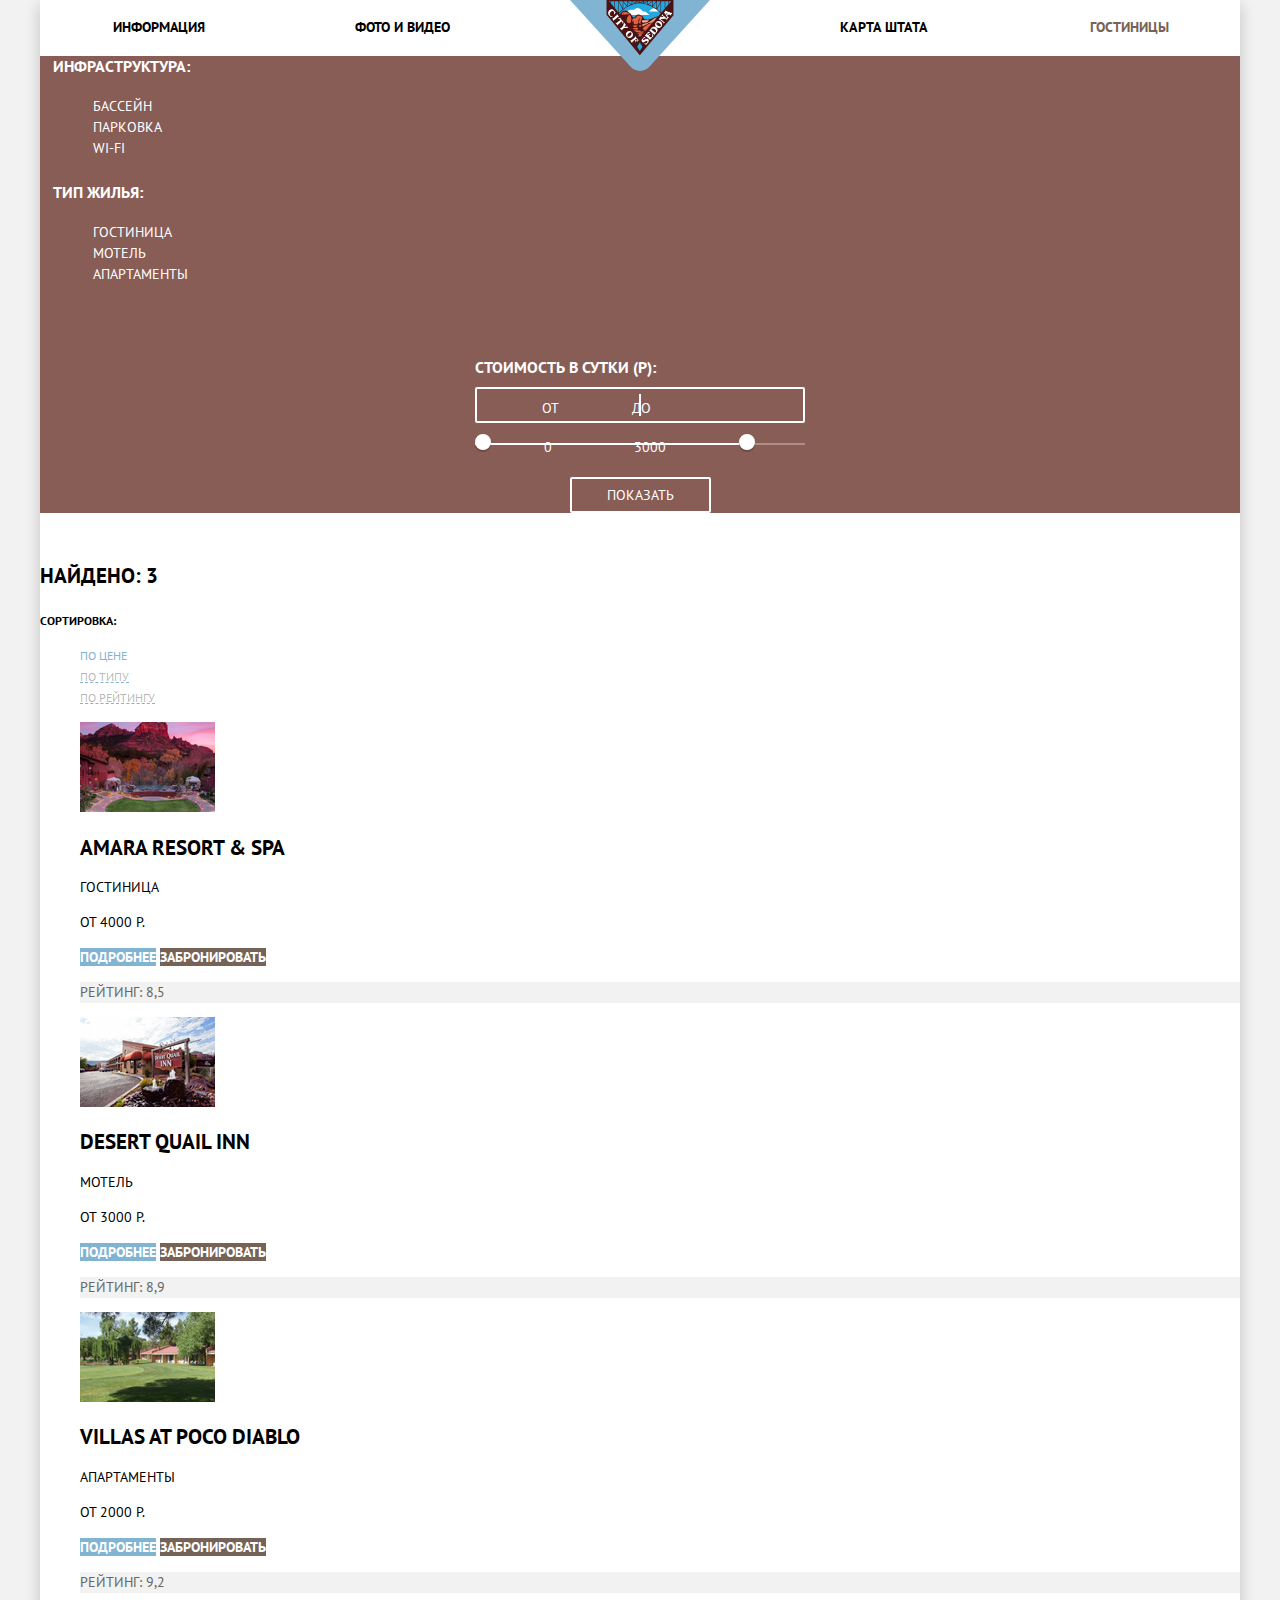
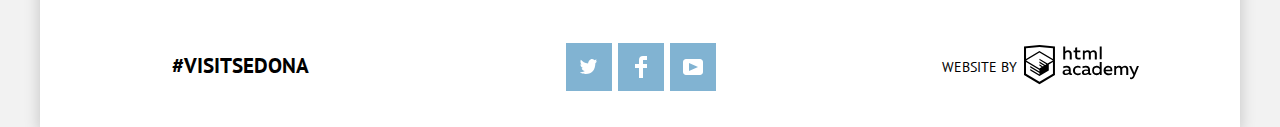
==== hotels.html @ 2c429552 "footer innder page" ====
<!DOCTYPE html>
<html lang="ru">

<head>
  <meta charset="utf-8">
  <title>Отдых в городе Седона</title>
  <link href="https://fonts.googleapis.com/css?family=PT+Sans:400,700&display=swap&subset=cyrillic" rel="stylesheet">
  <link href="css/normalize.css" rel="stylesheet">
  <link href="css/style.css" rel="stylesheet">
</head>

<body>
  <div class="container">
    <header class="main-header">
      <nav class="main-navigation">
        <a class="main-header-logo" href="index.html">
          <img src="img/logo-sedona.svg" width="140" height="71" alt="Логотип Седона">
        </a>
        <ul class="site-navigation">
          <li><a href="#">Информация</a></li>
          <li><a href="#">Фото и видео</a></li>
          <li><a href="#">Карта штата</a></li>
          <li class="site-navigation-current"><a>Гостиницы</a></li>
        </ul>
      </nav>
    </header>
    <main>
      <section class="hotel-search">
        <h1 class="visually-hidden">Поиск жилья в Седоне</h1>
        <form class="filter" action="https://echo.htmlacademy.ru" method="post">
          <fieldset class="infrastructure">
            <legend>Инфраструктура:</legend>
            <ul>
              <li class="filter-option">
                <input class="visually-hidden filter-input" type="checkbox" name="pool" id="pool-field" checked>
                <label for="pool-field">Бассейн</label>
              </li>
              <li class="filter-option">
                <input class="visually-hidden filter-input" type="checkbox" name="parking" id="parking-field">
                <label for="parking-field">Парковка</label>
              </li>
              <li class="filter-option">
                <input class="visually-hidden filter-input" type="checkbox" name="wifi" id="wifi-field">
                <label for="wifi-field">Wi-fi</label>
              </li>
            </ul>
          </fieldset>
          <fieldset class="type-housing">
            <legend>Тип жилья:</legend>
            <ul>
              <li class="filter-option">
                <input class="visually-hidden filter-input" type="checkbox" name="hotel" id="hotel-field" checked>
                <label for="hotel-field">Гостиница</label>
              </li>
              <li class="filter-option">
                <input class="visually-hidden filter-input" type="checkbox" name="motel" id="motel-field" checked>
                <label for="motel-field">Мотель</label>
              </li>
              <li class="filter-option">
                <input class="visually-hidden filter-input" type="checkbox" name="apartments" id="apartments-field"
                  checked>
                <label for="apartments-field">Апартаменты</label>
              </li>
            </ul>
          </fieldset>
        </form>
        <div class="filter-range">
          <div class="filter-range-title">Стоимость в сутки (р):</div>
          <div class="price-controls">
            <label class="min-price">от <input type="text" name="min-price" value="0"></label>
            <label class="max-price">до <input type="text" name="max-price" value="3000"></label>
          </div>
          <div class="range-controls">
            <div class="scale">
              <div class="bar"></div>
            </div>
            <div class="range-toggle range-toggle-min"></div>
            <div class="range-toggle range-toggle-max"></div>
          </div>
          <button class="btn-transparent" type="submit">Показать</button>
        </div>
      </section>
      <section class="sorting">
        <p>Найдено: 3</p>
        <div class="sort">
          <b>Сортировка:</b>
          <ul class="sort-list">
            <li class="sort-item sort-price">
              <a href="#">По цене</a>
            </li>
            <li class="sort-item">
              <a href="#">По типу</a>
            </li>
            <li class="sort-item">
              <a href="#">По рейтингу</a>
            </li>
          </ul>
          <p class="sort-buttons">
            <a href="#" class="button-down"><span class="visually-hidden">по убыванию</span></a>
            <a href="#" class="button-up"><span class="visually-hidden">по возрастанию</span></a>
          </p>
        </div>
        <h2 class="visually-hidden">Выбор жилья в Седоне</h2>
        <ul class="housing-list">
          <li>
            <article class="hotel-amara">
              <img src="img/amara_resort.jpg" width="135" height="90" alt="Гостиница Amara Resort & Spa в Седоне">
              <div class="card-info">
                <h3 class="housing-title"><a href="#">Amara Resort & Spa</a></h3>
                <p>Гостиница</p>
                <p>от 4000 р.</p>
                <a class="btn-detailed" href="#">Подробнее</a>
                <a class="btn-book" href="#">Забронировать</a>
                <p class="rating">Рейтинг: 8,5</p>
              </div>
            </article>
          </li>
          <li>
            <article class="motel-desert">
              <img src="img/motel-desert.jpg" width="135" height="90" alt="Мотель Desert Quail Inn в Седоне">
              <div class="card-info">
                <h3 class="housing-title"><a href="#">Desert Quail Inn</a></h3>
                <p>Мотель</p>
                <p>от 3000 р.</p>
                <a class="btn-detailed" href="#">Подробнее</a>
                <a class="btn-book" href="#">Забронировать</a>
                <p class="rating">Рейтинг: 8,9</p>
              </div>
            </article>
          </li>
          <li>
            <article class="apartments-villas">
              <img src="img/apartments-villas.jpg" width="135" height="90"
                alt="Апартаменты Villas at Poco Diablo в Седоне">
              <div class="card-info">
                <h3 class="housing-title"><a href="#">Villas at Poco Diablo</a></h3>
                <p>Апартаменты</p>
                <p>от 2000 р.</p>
                <a class="btn-detailed" href="#">Подробнее</a>
                <a class="btn-book" href="#">Забронировать</a>
                <p class="rating">Рейтинг: 9,2</p>
              </div>
            </article>
          </li>
        </ul>
      </section>
      <footer class="footer-main">
        <div class="footer-container">
          <p class="footer-hashtag">
            <a href="#">#visitsedona</a>
          </p>
          <div class="footer-social">
            <ul>
              <li>
                <a class="social-button" href="#" aria-label="Твиттер Седоны">
                  <svg width="17" height="15" viewBox="0 0 17 15">
                    <path fill="#FFF"
                      d="M10.95.144c1.685-.496 2.984.27 3.577 1.179.673-.231 1.331-.481 2.011-.708a2.345 2.345 0 0 1-.857 1.768c.685.17 1.304-.491 1.304-.491-.169 1-1.006 1.788-1.563 2.024-.231 6.75-3.175 11.217-10.077 11.082h-.446c-.41 0-4.164-.46-4.898-1.887 2.271.196 3.893-.422 4.693-1.177-.96-.3-2.679-.477-2.979-2.95.349.106.564.228 1.19.119C1.705 8.247.374 7.53.448 5.33c.285.328 1.067.536 1.34.472C1.085 5.561-.182 2.442.894.85c1.818 1.854 3.735 3.606 7.152 3.773C8.254 2.33 9.183.793 10.95.144z" />
                  </svg>
                </a>
              </li>
              <li>
                <a class="social-button" href="#" aria-label="Фейсбук Седоны">
                  <svg width="12" height="22" viewBox="0 0 12 22">
                    <path fill="#FFF" d="M12 4V0H8a4 4 0 0 0-4 4v4H0v4h4v10h4V12h4V8H8V4h4z" />
                  </svg>
                </a>
              </li>
              <li>
                <a class="social-button" href="#" aria-label="Ютуб Седоны">
                  <svg width="20" height="16" viewBox="0 0 20 16">
                    <path fill="#FFF"
                      d="M17 0H3C1.35 0 0 1.35 0 3v10c0 1.65 1.35 3 3 3h14c1.65 0 3-1.35 3-3V3c0-1.65-1.35-3-3-3zM6.027 11.998V4.002L15.014 8l-8.987 3.998z" />
                  </svg>
                </a>
              </li>
            </ul>
          </div>
          <div class="footer-copyright">
            <span>website by</span>
            <a class="logo-copyright" href="https://htmlacademy.ru" aria-label="Логотип HTMLACADEMY">
              <svg viewBox="0 0 108.08 36.85" width="115" height="41">
                <path
                  d="M 44.61 26.88 a 2 2 0 0 0 0.55 -0.1 v 1.33 a 3.25 3.25 0 0 1 -1.18 0.21 a 1.67 1.67 0 0 1 -1.67 -1 a 4.84 4.84 0 0 1 -3.14 1.08 c -1.51 0 -2.91 -0.83 -2.91 -2.55 c 0 -2.13 2 -2.79 3.71 -2.79 a 11.08 11.08 0 0 1 2.17 0.25 v -0.3 c 0 -1 -0.76 -1.77 -2.19 -1.77 a 7.42 7.42 0 0 0 -3 0.64 v -1.7 a 10.21 10.21 0 0 1 3.19 -0.55 c 2.36 0 3.81 1.12 3.81 3.65 v 3 a 0.54 0.54 0 0 0 0.49 0.59 h 0.17 Z m -6.44 -1.13 A 1.35 1.35 0 0 0 39.63 27 h 0.11 a 3.39 3.39 0 0 0 2.41 -1 V 24.58 a 9.72 9.72 0 0 0 -1.81 -0.21 c -1 0 -2.16 0.33 -2.16 1.38 h 0 Z m 12.36 -6.11 a 5 5 0 0 1 2.57 0.64 V 22 a 4.08 4.08 0 0 0 -2.3 -0.7 a 2.75 2.75 0 1 0 0 5.49 a 5 5 0 0 0 2.43 -0.64 v 1.71 a 6.27 6.27 0 0 1 -2.76 0.57 A 4.21 4.21 0 0 1 46 24.51 q 0 -0.21 0 -0.41 a 4.32 4.32 0 0 1 4.18 -4.46 h 0.38 Z m 12.17 7.24 a 2 2 0 0 0 0.55 -0.1 v 1.33 a 3.25 3.25 0 0 1 -1.18 0.21 a 1.67 1.67 0 0 1 -1.67 -1 a 4.84 4.84 0 0 1 -3.14 1.08 c -1.51 0 -2.91 -0.83 -2.91 -2.55 c 0 -2.13 2 -2.79 3.71 -2.79 a 11.08 11.08 0 0 1 2.17 0.25 v -0.3 c 0 -1 -0.76 -1.77 -2.19 -1.77 a 7.42 7.42 0 0 0 -3 0.64 v -1.7 a 10.21 10.21 0 0 1 3.19 -0.55 c 2.36 0 3.81 1.12 3.81 3.65 v 3 a 0.54 0.54 0 0 0 0.49 0.59 h 0.17 Z m -6.44 -1.13 A 1.35 1.35 0 0 0 57.73 27 h 0.11 a 3.39 3.39 0 0 0 2.41 -1 V 24.58 a 9.72 9.72 0 0 0 -1.81 -0.21 c -1.06 0 -2.16 0.33 -2.16 1.38 h 0 Z M 73 16 V 28.2 H 71.35 V 26.88 a 3.88 3.88 0 0 1 -3.19 1.54 a 4.4 4.4 0 0 1 0 -8.78 a 3.81 3.81 0 0 1 3 1.3 V 16 H 73 Z m -4.53 5.22 a 2.76 2.76 0 1 0 0 5.52 A 2.86 2.86 0 0 0 71.15 25 V 23 A 2.91 2.91 0 0 0 68.49 21.27 Z M 79 19.64 c 3.31 0 4.46 2.68 3.92 5.09 H 76.7 c 0.21 1.5 1.67 2.11 3.19 2.11 a 6.11 6.11 0 0 0 2.64 -0.59 v 1.6 a 7.14 7.14 0 0 1 -3 0.57 C 77 28.42 74.78 27 74.78 24 a 4.18 4.18 0 0 1 4 -4.39 H 79 Z m 0.09 1.54 a 2.28 2.28 0 0 0 -2.44 2.1 v 0.06 H 81.3 A 2 2 0 0 0 79.13 21.18 Z m 5.73 7 V 19.87 h 1.65 v 1 a 3.81 3.81 0 0 1 2.78 -1.27 A 2.86 2.86 0 0 1 91.89 21 a 4.12 4.12 0 0 1 2.91 -1.33 A 3.06 3.06 0 0 1 98 23 V 28.2 h -1.9 V 23.05 a 1.59 1.59 0 0 0 -1.42 -1.75 H 94.42 a 2.8 2.8 0 0 0 -2.07 1.12 V 28.2 h -1.9 V 23.05 A 1.59 1.59 0 0 0 89 21.31 H 88.8 a 3 3 0 0 0 -2.21 1.29 v 5.63 H 84.86 Z m 21.31 -8.33 h 1.9 l -3.91 9.46 c -0.9 2.17 -2.09 2.86 -3.35 2.86 a 4.76 4.76 0 0 1 -1.1 -0.14 V 30.46 a 2.86 2.86 0 0 0 0.85 0.12 c 0.9 0 1.58 -0.64 2.07 -1.9 l 0.17 -0.42 l -4 -8.4 h 2 l 2.86 6.29 Z M 38.73 1.46 V 6.22 a 3.81 3.81 0 0 1 2.7 -1.14 a 3.25 3.25 0 0 1 3.44 3.4 v 5.15 H 43 V 8.72 a 1.81 1.81 0 0 0 -1.61 -2 h -0.3 a 2.93 2.93 0 0 0 -2.32 1.39 v 5.52 h -1.9 V 1.46 h 1.9 Z M 49.94 2.31 v 3 h 3 V 6.91 h -3 v 3.81 c 0 1.1 0.5 1.46 1.58 1.46 a 4.49 4.49 0 0 0 1.69 -0.33 v 1.6 A 6.8 6.8 0 0 1 51 13.8 a 2.55 2.55 0 0 1 -2.86 -2.74 V 6.89 H 46.58 V 5.26 h 1.5 V 2.74 Z m 5.4 11.31 V 5.28 H 57 v 1 A 3.81 3.81 0 0 1 59.77 5 a 2.86 2.86 0 0 1 2.6 1.33 A 4.12 4.12 0 0 1 65.28 5 A 3.06 3.06 0 0 1 68.44 8.4 v 5.21 h -1.9 V 8.46 a 1.59 1.59 0 0 0 -1.42 -1.75 H 64.89 a 2.8 2.8 0 0 0 -2.07 1.12 v 5.78 h -1.9 V 8.46 A 1.59 1.59 0 0 0 59.5 6.71 H 59.27 A 3 3 0 0 0 57.06 8 v 5.63 H 55.34 Z M 71.17 1.45 H 73 V 13.6 H 71.17 V 1.45 Z M 14.71 0 H 14.55 L 0 1.54 V 28.21 l 14.55 8.66 l 14.55 -8.66 V 1.54 Z m 12.5 27.1 L 14.55 34.64 L 1.9 27.12 V 16.18 l 12.59 7.5 V 25 L 5.86 19.9 v 1.31 l 8.68 5.21 v 1.39 L 5.87 22.65 V 24 l 8.68 5.21 l 8.75 -5.24 V 18.31 L 27.2 16 V 27.12 Z m 0 -12.53 l -3.48 2 l -1.6 1 L 14.51 13 v 1.31 L 21 18.23 H 21 l -0.14 0.09 l -1 0.54 l -5.37 -3.2 V 17 l 4.24 2.52 l -1 0.67 l -3.2 -1.9 v 1.31 l 2.1 1.24 L 14.5 22.1 L 2 14.65 L 14.51 7.11 Z m 0 -1.32 L 14.49 5.76 L 1.91 13.25 v -10 L 14.56 1.92 L 27.21 3.25 v 10 h 0 Z" />
              </svg>
            </a>
          </div>
        </div>
      </footer>
  </div>
  </main>
</body>

</html>
---- css/style.css ----
body {
  position: relative;
  margin: 0;
  padding: 0;

  font-family: "PT Sans", Arial, sans-serif;
  font-size: 14px;
  line-height: 21px;
  font-weight: 400;
  text-transform: uppercase;
  color: #000000;

  background-color: #f2f2f2;
}

a {
  text-decoration: none;
}

img {
  max-width: 100%;
  height: auto;
}

*, *::before, *::after {
  box-sizing: inherit;
}

html {
  box-sizing: border-box;
}

.visually-hidden {
  position: absolute;

  width: 1px;
  height: 1px;
  margin: -1px;
  padding: 0;
  overflow: hidden;

  border: 0;

  clip: rect(0 0 0 0);
}

.container {
  width: 1200px;
  margin: 0 auto;
  box-shadow: 0px 5px 15px rgba(0, 1, 1, 0.2);
  background-color: #ffffff;
}

/*----------------------------------------HEADER----------------------------------------*/

.main-header-logo {
  position: absolute;
  left: 50%;
  width: 140px;
  height: 68px;
  transform: translateX(-50%);
}

.main-navigation {
  margin: 0 73px;
  min-height: 56px;
  line-height: 26px;
  color: #000000;

  background-color: #ffffff;
}

.site-navigation {
  display: flex;
  flex-wrap: wrap;
  align-items: flex-start;
  justify-content: space-between;
  width: 1056px;
  margin: 0;
  padding: 0;
  list-style: none;
}

.site-navigation a {
  display: block;
  width: 200px;
  padding: 14px 0 0 0;
  line-height: 26px;
  font-weight: 700;
  color: #000000;
}

.site-navigation li:nth-child(1) a,
.site-navigation li:nth-child(2) a {
  text-align: left;
}

.site-navigation li:nth-child(2) a {
  margin-right: 131px;
}

.site-navigation li:nth-child(3) a,
.site-navigation li:nth-child(4) a {
  text-align: right;
}

.site-navigation li:nth-child(3) a {
  letter-spacing: 0.3px;
}

.site-navigation a[href]:hover,
.site-navigation a[href]:focus {
  color: #81b3d2;
}

.site-navigation a[href]:active {
  color: rgba(0, 0, 0, 0.3);
}

.site-navigation-current a {
  color: #766357;
  cursor: default;
}

.intro-welcome {
  padding: 76px 0 0 0;
  height: 507px;
  background-color: #b3d6ec;
  background:
  url("../img/polygon.png") no-repeat 50% 100%,
  url("../img/background_welcome.jpg") no-repeat 0% 21%;
}

.intro-welcome img {
  display: block;
  margin: 0 auto;
}

.header-promo {
  padding: 60px 0 38px 0;
  text-align: center;
}

.header-title {
  width: 443px;
  margin: 0 auto 27px;
  font-size: 21px;
  line-height: 26px;
  font-weight: 700;
}

.promo-title {
  line-height: 26px;
}

.features-list,
.advantages-list {
  margin: 0;
  padding: 0;
  list-style: none;
}

.features,
.features-list {
  display: flex;
  flex-direction: column;
  justify-content: space-between;
  flex-wrap: wrap;
  margin: 0;
  padding: 0;
}

.feature-inside {
  display: flex;
  flex-wrap: wrap;
  order: 5;
}

.feature-town,
.feature-bridge {
  display: flex;
}

.feature-bridge {
  flex-direction: row-reverse;
}

.feature-town {
  order: -2;
}

.feature-bridge {
  order: 5;
}

.advantages-list {
  display: flex;
  flex-wrap: wrap;
  order: -1;
}

.advantage-item {
  text-align: center;
  width: 400px;
  margin: 0 auto;
}

.features-list h3,
.features-list h4 {
  font-size: 21px;
}

.feature-up {
  color: #ffffff;
  background-color: #81b3d2;
}

.feature-item,
.advantage-item {
  text-align: center;
}

.feature-text {
  width: 400px;
}

.feature-text h3 {
  margin: 0 auto;
  padding: 46px 123px 25px 126px;
}

.feature-text p {
  width: 302px;
  margin: 0 auto;
  padding: 0;
}

.feature-text span {
  display: block;
  padding: 0 0 22px 0;
}

.feature-down {
  color: #333333;
  background-color: #eeeeee;
}

.feature-down p {
  width: 264px;
  padding-bottom: 58px;
}

.advantages-list .advantage-housing {
  background: url("../img/housing.png") 50% 23%;
  background-repeat: no-repeat;
}

.advantages-list .advantage-food {
  background: url("../img/food.png") 50% 24%;
  background-repeat: no-repeat;
}

.advantages-list .advantage-souvenirs {
  background: url("../img/souvenirs.png") 50% 22%;
  background-repeat: no-repeat;
}

.advantages-list h4 {
  margin: 0 auto;
  padding: 26px 0 25px 0;
}

.advantage-item {
  padding: 135px 0 0px;
}

.advantage-item p {
  width: 288px;
  margin: 0 auto;
  padding: 0 0 81px 0;
  color: #333333;
}

.search-question {
  text-align: center;
  margin: 50px 20px 24px;
  font-size: 30px;
  line-height: 36px;
  font-weight: 700;
}

.search-date {
  text-align: center;
  line-height: 24px;
  margin: 0 20px 47px;
}

.btn-form {
  position: relative;
  display: block;
  padding: 30px 10px;
  width: 568px;
  margin: 0 auto;
  font-size: 21px;
  line-height: 26px;
  font-weight: 700;
  text-align: center;
  color: #ffffff;
  background-color: #766357;
}

.btn-form:hover,
.btn-form:focus {
  background-color: #604e43;
}

.btn-form:active {
  color: rgba(255, 255, 255, 0.3);
  background-color: #503e33;
}

.modal-form {
  position: relative;
}

.search-form {
  display: none;
  position: absolute;
  top: 0;
  left: 316px;
  width: 568px;
  padding: 55px;
  color: #000000;
  background-color: #ffffff;
  box-shadow: 0 7px 15px rgba(0, 1, 1, 0.15);
}

.search-item input[type="text"] {
  font: inherit;
  width: 346px;
  margin: 0;
  padding: 6px 13px;
  line-height: 26px;
  font-weight: 700;
  text-transform: uppercase;
  border: none;
  background-color: #f2f2f2;
}

p.search-item {
  position: relative;
  display: flex;
  flex-wrap: wrap;
  align-items: center;
  justify-content: space-between;
  margin: 0 0 29px 0;
}

.search-amount input[type="text"] {
  text-align: center;
  width: 114px;
}

p.search-amount {
  display: flex;
  flex-wrap: wrap;
  align-items: center;
  justify-content: space-between;
  margin-bottom: 55px;
}

.search-item input:hover {
  background-color: #ebebeb;
}

.search-item input:focus {
  background-color: #ffffff;
}

.search-item label {
  font-weight: 700;
}

.search-item input::placeholder {
  color: #000000;
}

.btn-calendar {
  position: absolute;
  right: 10px;
  background-color: transparent;
  border: none;
}

.btn-calendar path {
  fill: #cacaca;
}

.btn-calendar:hover path {
  fill: #000000;
}

.btn-calendar:active path {
  fill: #81b3d2;
}

.btn-amount {
  display: block;
  position: absolute;
  text-align: center;
  background-color: transparent;
  fill: #a9a9a9;
  border: none;
}

.btn-amount:hover path,
.btn-amount:focus path {
  fill: #000000;
}

.btn-amount:active path {
  fill: #81b3d2;
}

.reduce-adults {
  top: 12px;
  left: 120px;
}

.add-adults {
  top: 12px;
  left: 195px;
}

.reduce-children {
  top: 12px;
  right: 82px;
}

.add-children {
  top: 12px;
  right: 7px;
}

.btn-search {
  display: block;
  box-sizing: border-box;
  padding: 16px;
  width: 100%;
  font-family: inherit;
  font-size: 21px;
  line-height: 26px;
  font-weight: 700;
  text-align: center;
  text-transform: uppercase;
  color: #ffffff;
  background-color: #81b3d2;
  border: none;
}

.btn-search:hover,
.btn-search:focus {
  background-color: #669ec0;
}

.btn-search:active {
  color: rgba(255, 255, 255, 0.3);
  background-color: #5496bd;
}

.map img {
  display: block;
}

.footer-main {
  bottom: 0;
  margin: 0 auto;
  width: 1200px;
  color: #000000;
  background-color: #ffffff;
}

.footer-index {
  position: absolute;
  background-color: rgba(254, 254, 254, 0.9);
}

.footer-container {
  display: flex;
  justify-content: space-between;
  padding: 31px 101px 36px 132px;
  color: #000000;
  background-color: transparent;
}

.footer-hashtag {
  margin: 0;
  padding: 15px 0 0 0;
}

.footer-hashtag a {
  font-size: 21px;
  line-height: 26px;
  font-weight: 700;
  margin-right: 30px;
  color: #000000;
}

.footer-social ul {
  display: flex;
  flex-wrap: wrap;
  justify-content: space-between;
  width: 150px;
  margin: 0;
  padding: 5px 0 0 0;
  list-style: none;
}

.social-button {
  display: flex;
  align-items: center;
  justify-content: center;
  width: 46px;
  height: 48px;
  background-color: #81b3d2;
}

.social-button:hover,
.social-button:focus {
  background-color: #669ec0;
}

.social-button:active  {
  background-color: #5496bd;
}

.social-button:active path {
  fill-opacity: 0.3;
}

.footer-copyright {
  display: flex;
  justify-content: space-between;
  padding-top: 6px;
  width: 197px;
}

.footer-copyright span {
  padding-top: 10px;
  line-height: 26px;
}

.logo-copyright:hover path,
.logo-copyright:focus path {
  fill: #81b3d2;
}

.logo-copyright:active path{
  fill: #bdbbbc;
}

.hotel-search {
  background-color: #885d56;
}

.filter fieldset {
  border: none;
}

.filter ul {
  list-style: none;
}

.filter legend {
  font-size: 16px;
  font-weight: 700;
  color: #ffffff;
}

.filter label {
  color: #ffffff;
  cursor: pointer;
}

.sorting > p {
  font-size: 21px;
  line-height: 26px;
  font-weight: 700;
}

.sort b {
  font-size: 12px;
  line-height: 18px;
}

.sort ul {
  list-style: none;
}

.sort-list a {
  font-size: 12px;
  line-height: 18px;
  color: rgba(0, 0, 0, 0.3);
}

.sort-item:first-child a {
  color: #81b3d2;
  cursor: default;
}

.sort-item:not(:first-child) a {
  color: rgba(0, 0, 0, 0.3);
  text-decoration: underline;
  text-decoration-color: #81b3d2;
  text-decoration-style: dashed;
}

.sort-item:not(:first-child) a:hover,
.sort-item:not(:first-child) a:focus {
  color: #81b3d2;
}

.sort-item:not(:first-child) a:active {
  color: #000000;
  text-decoration: none;
}

.housing-list {
  list-style: none;
}

.card-info .housing-title a {
  font-size: 21px;
  line-height: 26px;
  font-weight: 700;
  color: #000000;
}

.card-info .housing-title a:hover,
.card-info .housing-title a:focus {
  color: #81b3d2;
}

.card-info .housing-title a:active {
  color: rgba(0, 0, 0, 0.3);
}

.card-info .btn-detailed,
.card-info .btn-book {
  font-weight: 700;
  color: #ffffff;
}

.card-info .btn-detailed {
  background-color: #81b3d2;
}

.card-info .btn-detailed:hover,
.card-info .btn-detailed:focus {
  background-color: #669ec0;
}

.card-info .btn-detailed:active {
  color: rgba(255, 255, 255, 0.3);
  background-color: #5496bd;
}

.card-info .btn-book {
  background-color: #766357;
}

.card-info .btn-book:hover,
.card-info .btn-book:focus {
  background-color: #604e43;
}

.card-info .btn-book:active {
  color: rgba(255, 255, 255, 0.3);
  background-color: #503e33;
}

.card-info .rating {
  color: #666666;
  background-color: #f2f2f2;
}






/*начало фильтр ползунок*/
.filter-range {
  width: 330px;
  margin: 50px auto;

  color: #ffffff;
  text-transform: uppercase;
}

.filter-range-title {
  margin-bottom: 9px;

  font-weight: 600;
  font-size: 16px;
  line-height: 21px;
}

.price-controls {
  position: relative;

  height: 36px;
  margin-bottom: 20px;

  font-size: 0;

  border: 2px solid #ffffff;
  border-radius: 2px;
}

.price-controls::after {
  content: "";
  position: absolute;
  top: 50%;
  left: 50%;

  width: 2px;
  height: 22px;

  background: #ffffff;
  transform: translate(-50%, -50%);
}

.price-controls label {
  display: inline-block;

  font-size: 14px;
  line-height: 38px;
  vertical-align: top;

  cursor: pointer;
}

.price-controls .min-price,
.price-controls .max-price {
  width: 90px;
  padding-left: 65px;
}

.price-controls input {
  width: 50px;
  margin: 0;

  color: inherit;
  font: inherit;

  background: none;
  border: none;
}

.range-controls {
  position: relative;

  margin-bottom: 32px;
}

.range-controls .scale {
  height: 2px;

  background: rgba(255, 255, 255, 0.3);
}

.range-controls .bar {
  width: 80%;
  height: 2px;

  background: #ffffff;
}

.range-toggle {
  position: absolute;
  top: -9px;

  width: 4px;
  height: 4px;

  background: #ababab;
  border: 8px solid #ffffff;
  border-radius: 50%;
  box-shadow: 0 2px 1px 0 rgba(0, 1, 1, 0.2);
  cursor: pointer;
}

.range-toggle:hover {
  background: #1c4f80;
}

.range-toggle-min {
  left: 0;
}

.range-toggle-max {
  left: 80%;
}

.btn-transparent {
  display: block;
  margin: 0 auto;
  padding: 6px 35px;

  font-size: 14px;
  line-height: 20px;
  color: #ffffff;
  text-transform: uppercase;

  background: transparent;
  border: 2px solid #ffffff;
  border-radius: 2px;
  cursor: pointer;
}

.btn-transparent:hover {
  color: #000000;

  background: #ffffff;
}
/*конец фильтр ползунок*/
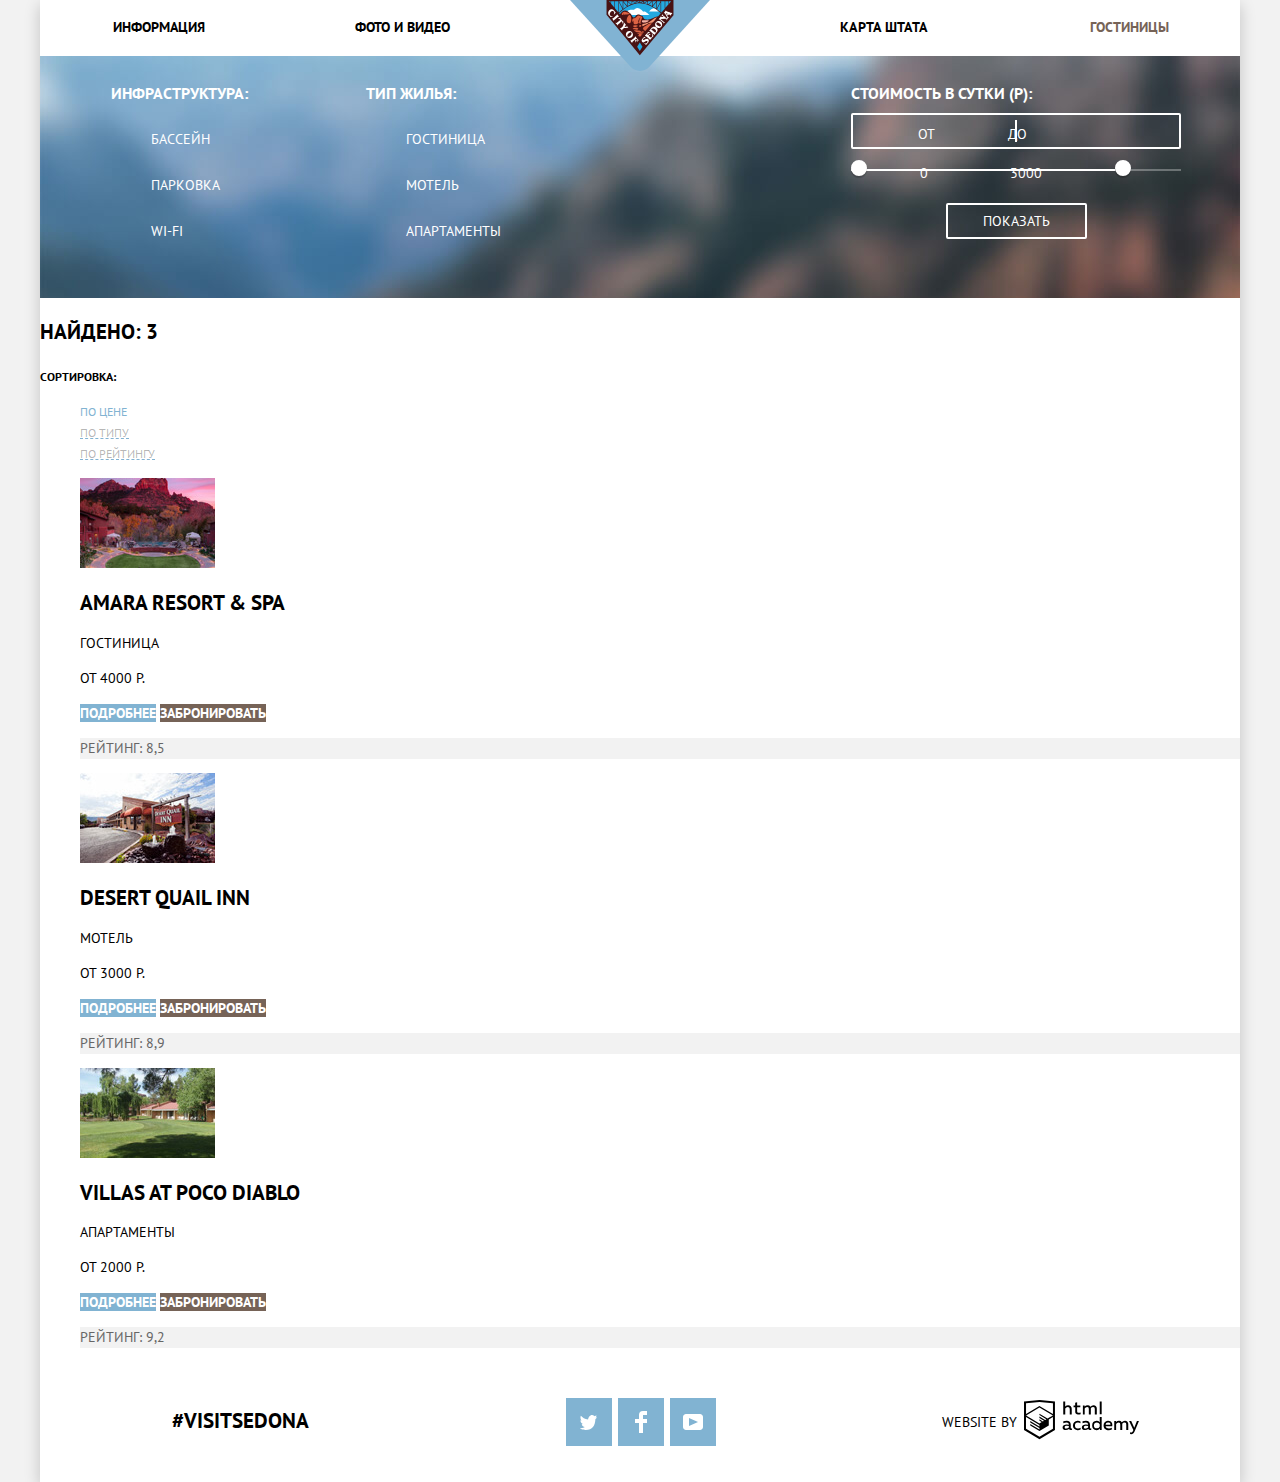
==== commit 294324bb: "filters" ====
--- a/hotels.html
+++ b/hotels.html
@@ -25,9 +25,9 @@
       </nav>
     </header>
     <main>
-      <section class="hotel-search">
+      <section class="filter-hotel">
         <h1 class="visually-hidden">Поиск жилья в Седоне</h1>
-        <form class="filter" action="https://echo.htmlacademy.ru" method="post">
+        <form class="filter-form" action="https://echo.htmlacademy.ru" method="post">
           <fieldset class="infrastructure">
             <legend>Инфраструктура:</legend>
             <ul>
@@ -47,7 +47,7 @@
           </fieldset>
           <fieldset class="type-housing">
             <legend>Тип жилья:</legend>
-            <ul>
+            <ul class="housing-list">
               <li class="filter-option">
                 <input class="visually-hidden filter-input" type="checkbox" name="hotel" id="hotel-field" checked>
                 <label for="hotel-field">Гостиница</label>
--- a/css/style.css
+++ b/css/style.css
@@ -559,25 +559,49 @@
   fill: #bdbbbc;
 }
 
-.hotel-search {
+/*-------------------------------Hotels page - Hotel search-----------------------------*/
+
+.filter-hotel {
+  display: flex;
+  flex-wrap: wrap;
+  justify-content: space-between;
+  background-image: url('../img/filter_background.jpg');
   background-color: #885d56;
 }
 
-.filter fieldset {
+.filter-form {
+  display: flex;
+  width: 550px;
+  padding: 27px 71px 31px;
+}
+
+.filter-form fieldset {
+  margin: 0;
+  padding: 0;
   border: none;
 }
 
-.filter ul {
+.filter-form ul {
+  width: 235px;
+  margin: 0 20px 0 0;
+  padding: 0;
   list-style: none;
 }
 
-.filter legend {
+.filter-option  {
+  margin: 0 0 25px 40px;
+}
+
+.filter-form legend {
+  margin: 0;
+  padding: 0;
+  padding-bottom: 25px;
   font-size: 16px;
   font-weight: 700;
   color: #ffffff;
 }
 
-.filter label {
+.filter-form label {
   color: #ffffff;
   cursor: pointer;
 }
@@ -689,10 +713,13 @@
 
 
 
+
+
+
 /*начало фильтр ползунок*/
 .filter-range {
   width: 330px;
-  margin: 50px auto;
+  margin: 27px 59px 27px 85px;
 
   color: #ffffff;
   text-transform: uppercase;
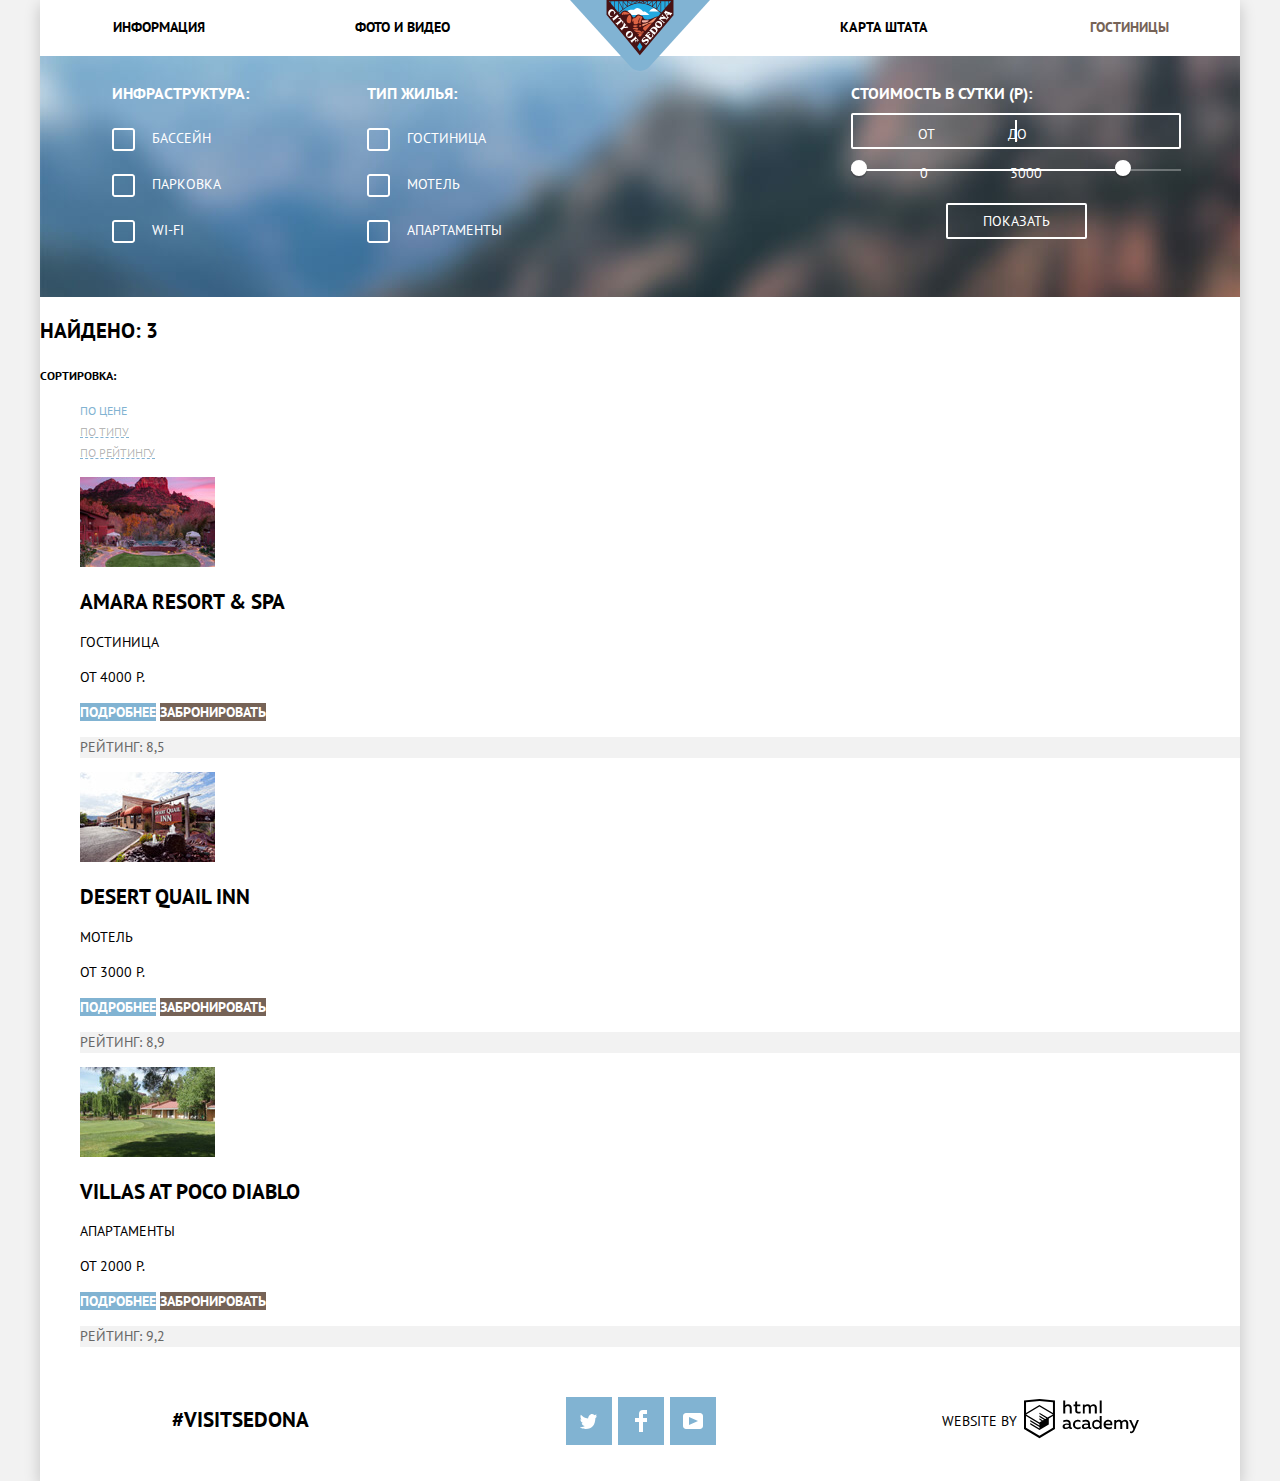
==== commit 09b6e2c0: "checkbox" ====
--- a/hotels.html
+++ b/hotels.html
@@ -47,7 +47,7 @@
           </fieldset>
           <fieldset class="type-housing">
             <legend>Тип жилья:</legend>
-            <ul class="housing-list">
+            <ul>
               <li class="filter-option">
                 <input class="visually-hidden filter-input" type="checkbox" name="hotel" id="hotel-field" checked>
                 <label for="hotel-field">Гостиница</label>
--- a/css/style.css
+++ b/css/style.css
@@ -572,7 +572,7 @@
 .filter-form {
   display: flex;
   width: 550px;
-  padding: 27px 71px 31px;
+  padding: 27px 72px 31px;
 }
 
 .filter-form fieldset {
@@ -589,21 +589,37 @@
 }
 
 .filter-option  {
-  margin: 0 0 25px 40px;
+  position: relative;
+  margin: 0 0 25px 0;
 }
 
 .filter-form legend {
   margin: 0;
   padding: 0;
-  padding-bottom: 25px;
+  padding-bottom: 24px;
   font-size: 16px;
   font-weight: 700;
   color: #ffffff;
 }
 
 .filter-form label {
+  padding-left: 40px;
   color: #ffffff;
   cursor: pointer;
+}
+
+
+.filter-option label::before {
+  content: "";
+  position: absolute;
+  left: 0;
+  width: 23px;
+  height: 23px;
+  background-image: url('../img/checkbox-off.svg');
+  background-repeat: no-repeat;
+}
+
+.filter-form label:hover::before {
 }
 
 .sorting > p {
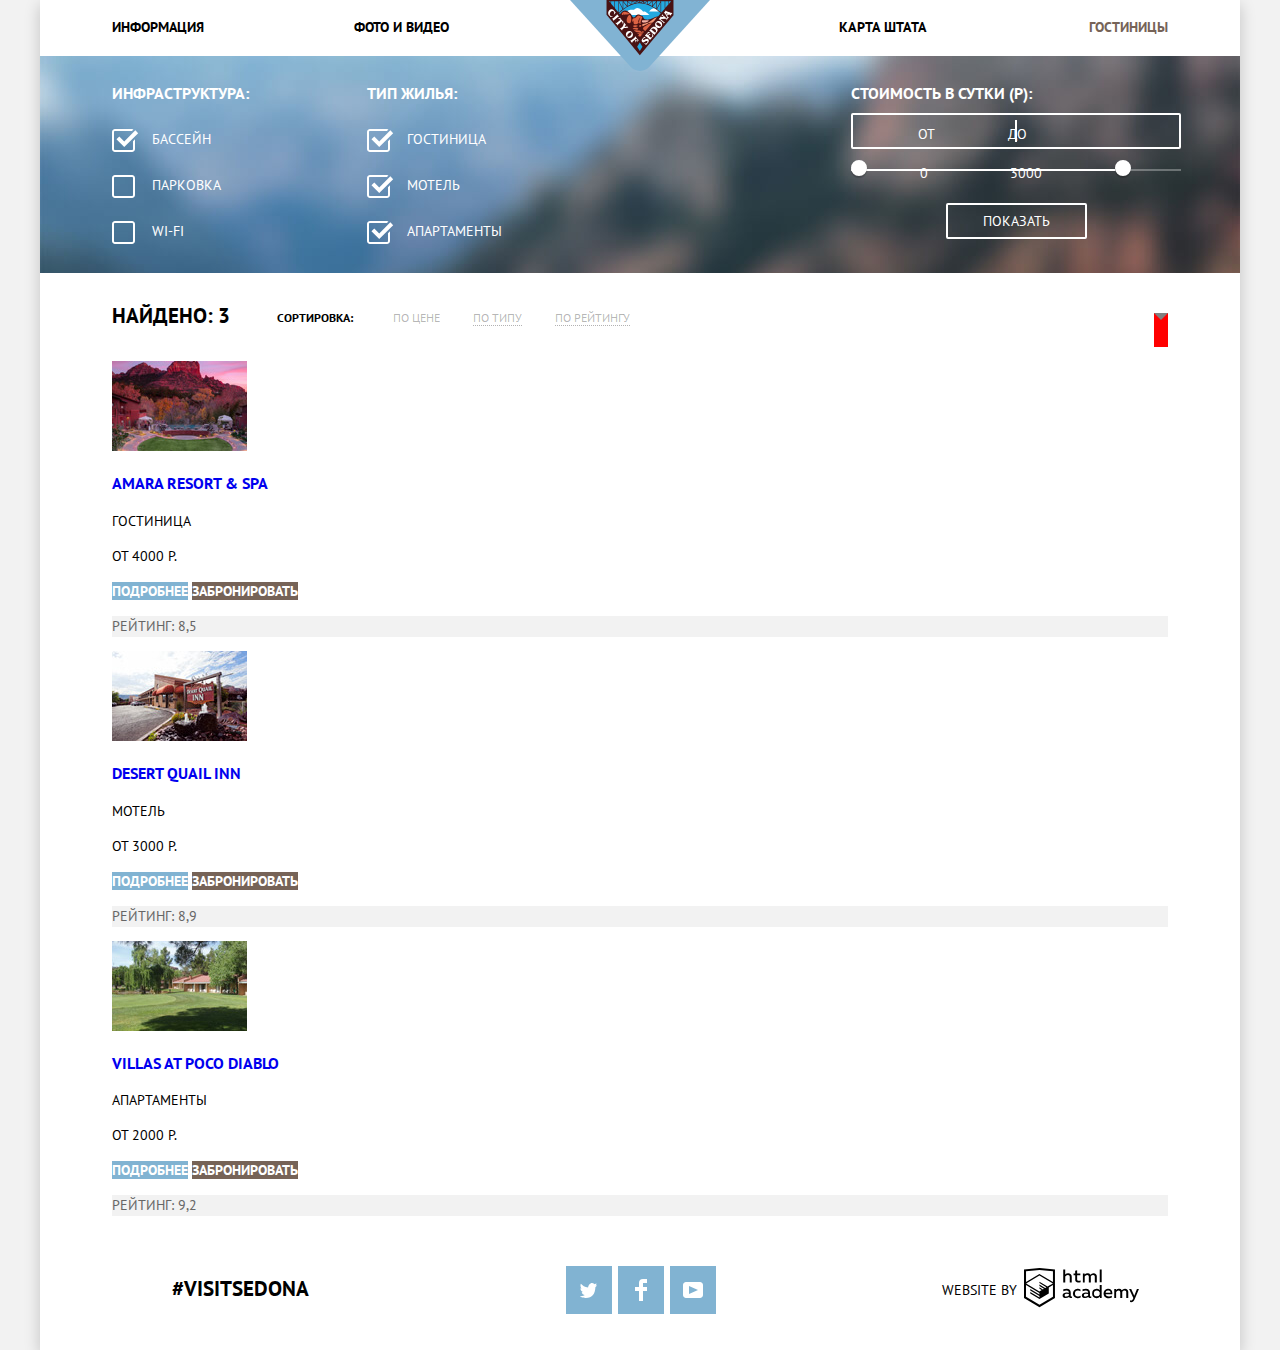
==== commit e66784f6: "finished filter and begin sort" ====
--- a/hotels.html
+++ b/hotels.html
@@ -80,27 +80,27 @@
           <button class="btn-transparent" type="submit">Показать</button>
         </div>
       </section>
-      <section class="sorting">
-        <p>Найдено: 3</p>
+      <section class="housing-choice">
+        <h2 class="visually-hidden">Выбор жилья в Седоне</h2>
         <div class="sort">
+          <p class="housing-find">Найдено: 3</p>
           <b>Сортировка:</b>
           <ul class="sort-list">
-            <li class="sort-item sort-price">
-              <a href="#">По цене</a>
+            <li class="sort-item">
+              <a class="sort-link active-link" href="#">По цене</a>
             </li>
             <li class="sort-item">
-              <a href="#">По типу</a>
+              <a class="sort-link" href="#">По типу</a>
             </li>
             <li class="sort-item">
-              <a href="#">По рейтингу</a>
+              <a class="sort-link" href="#">По рейтингу</a>
             </li>
           </ul>
           <p class="sort-buttons">
-            <a href="#" class="button-down"><span class="visually-hidden">по убыванию</span></a>
-            <a href="#" class="button-up"><span class="visually-hidden">по возрастанию</span></a>
+            <a class="button-down" href="#"><span class="visually-hidden">по убыванию</span></a>
+            <a class="button-up" href="#"><span class="visually-hidden">по возрастанию</span></a>
           </p>
         </div>
-        <h2 class="visually-hidden">Выбор жилья в Седоне</h2>
         <ul class="housing-list">
           <li>
             <article class="hotel-amara">
@@ -187,8 +187,8 @@
           </div>
         </div>
       </footer>
+    </main>
   </div>
-  </main>
 </body>
 
 </html>
--- a/css/style.css
+++ b/css/style.css
@@ -62,7 +62,7 @@
 }
 
 .main-navigation {
-  margin: 0 73px;
+  margin: 0 72px;
   min-height: 56px;
   line-height: 26px;
   color: #000000;
@@ -251,18 +251,15 @@
 }
 
 .advantages-list .advantage-housing {
-  background: url("../img/housing.png") 50% 23%;
-  background-repeat: no-repeat;
+  background: url("../img/housing.png") 50% 23% no-repeat;
 }
 
 .advantages-list .advantage-food {
-  background: url("../img/food.png") 50% 24%;
-  background-repeat: no-repeat;
+  background: url("../img/food.png") 50% 24% no-repeat;
 }
 
 .advantages-list .advantage-souvenirs {
-  background: url("../img/souvenirs.png") 50% 22%;
-  background-repeat: no-repeat;
+  background: url("../img/souvenirs.png") 50% 22% no-repeat;
 }
 
 .advantages-list h4 {
@@ -559,7 +556,7 @@
   fill: #bdbbbc;
 }
 
-/*-------------------------------Hotels page - Hotel search-----------------------------*/
+/*-------------------------------HOTELS PAGES---FILTERS-----------------------------*/
 
 .filter-hotel {
   display: flex;
@@ -572,7 +569,7 @@
 .filter-form {
   display: flex;
   width: 550px;
-  padding: 27px 72px 31px;
+  padding: 27px 72px 6px;
 }
 
 .filter-form fieldset {
@@ -596,7 +593,7 @@
 .filter-form legend {
   margin: 0;
   padding: 0;
-  padding-bottom: 24px;
+  padding-bottom: 25px;
   font-size: 16px;
   font-weight: 700;
   color: #ffffff;
@@ -608,33 +605,69 @@
   cursor: pointer;
 }
 
-
-.filter-option label::before {
+.filter-input + label::before,
+.filter-input + label:hover::before {
   content: "";
   position: absolute;
   left: 0;
   width: 23px;
   height: 23px;
-  background-image: url('../img/checkbox-off.svg');
-  background-repeat: no-repeat;
-}
-
-.filter-form label:hover::before {
-}
-
-.sorting > p {
+  background: url('../img/checkbox-off.svg') no-repeat;
+}
+
+.filter-input:checked + label::before {
+  width: 27px;
+  height: 23px;
+  background: url('../img/checkbox-on.svg') no-repeat;
+}
+
+.filter-input:disabled + label::before,
+.filter-input:checked:disabled + label::before {
+  opacity: 0.4;
+  cursor: default;
+}
+
+.filter-input:disabled + label,
+.filter-input:checked:disabled + label {
+  opacity: 0.8;
+  cursor: default;
+}
+
+/*---------------------------------------HOUSING - CHOICE---------------------------------------*/
+
+.housing-choice {
+  margin: 0 72px 0;
+}
+
+.sort {
+  display: flex;
+}
+
+.housing-find {
+  display: block;
+  margin: 30px 47px 32px 0;
+  padding: 0;
   font-size: 21px;
   line-height: 26px;
   font-weight: 700;
 }
 
 .sort b {
+  margin-top: 36px;
+  margin-right: 40px;
   font-size: 12px;
   line-height: 18px;
 }
 
 .sort ul {
+  margin: 0;
+  padding: 0;
   list-style: none;
+}
+
+.sort-list {
+  display: flex;
+  align-items: center;
 }
 
 .sort-list a {
@@ -643,31 +676,66 @@
   color: rgba(0, 0, 0, 0.3);
 }
 
-.sort-item:first-child a {
+.sort-item {
+  padding-right: 33px;
+}
+
+.sort-link {
+  color: rgba(0, 0, 0, 0.3);
+  border-bottom: 1px dotted rgba(0, 0, 0, 0.3);
+}
+
+.sort-link:hover,
+.sort-link:focus {
+  color: #81b3d2;
+  border-bottom: 1px dotted #81b3d2;
+}
+
+.sort-link:active {
+  color: #000000;
+  border-bottom: none;
+}
+
+a.active-link {
+  border: none;s
   color: #81b3d2;
   cursor: default;
 }
 
-.sort-item:not(:first-child) a {
-  color: rgba(0, 0, 0, 0.3);
-  text-decoration: underline;
-  text-decoration-color: #81b3d2;
-  text-decoration-style: dashed;
-}
-
-.sort-item:not(:first-child) a:hover,
-.sort-item:not(:first-child) a:focus {
-  color: #81b3d2;
-}
-
-.sort-item:not(:first-child) a:active {
-  color: #000000;
-  text-decoration: none;
-}
-
 .housing-list {
+  margin: 0;
+  padding: 0;
   list-style: none;
 }
+
+.sort-buttons {
+  display: flex;
+  margin-top: 40px;
+  margin-left: auto;
+  position: relative;
+}
+
+.button-sort {
+  display: inline-block;
+  width: 11px;
+  height: 10px;
+}
+
+a.button-down {
+  border: 7px solid red;
+  border-top-color: gray;
+
+  /* margin-right: 13px;
+  background: url('../img/icon-up-dir.svg') no-repeat; */
+}
+
+a.button-up {
+  background: url('../img/icon-down-dir.svg') no-repeat;
+}
+
+a.button-
+
+/*---------------------------------------HOUSING - CHOICE ---HOUSING-LIST-------------------------------------------*/
 
 .card-info .housing-title a {
   font-size: 21px;
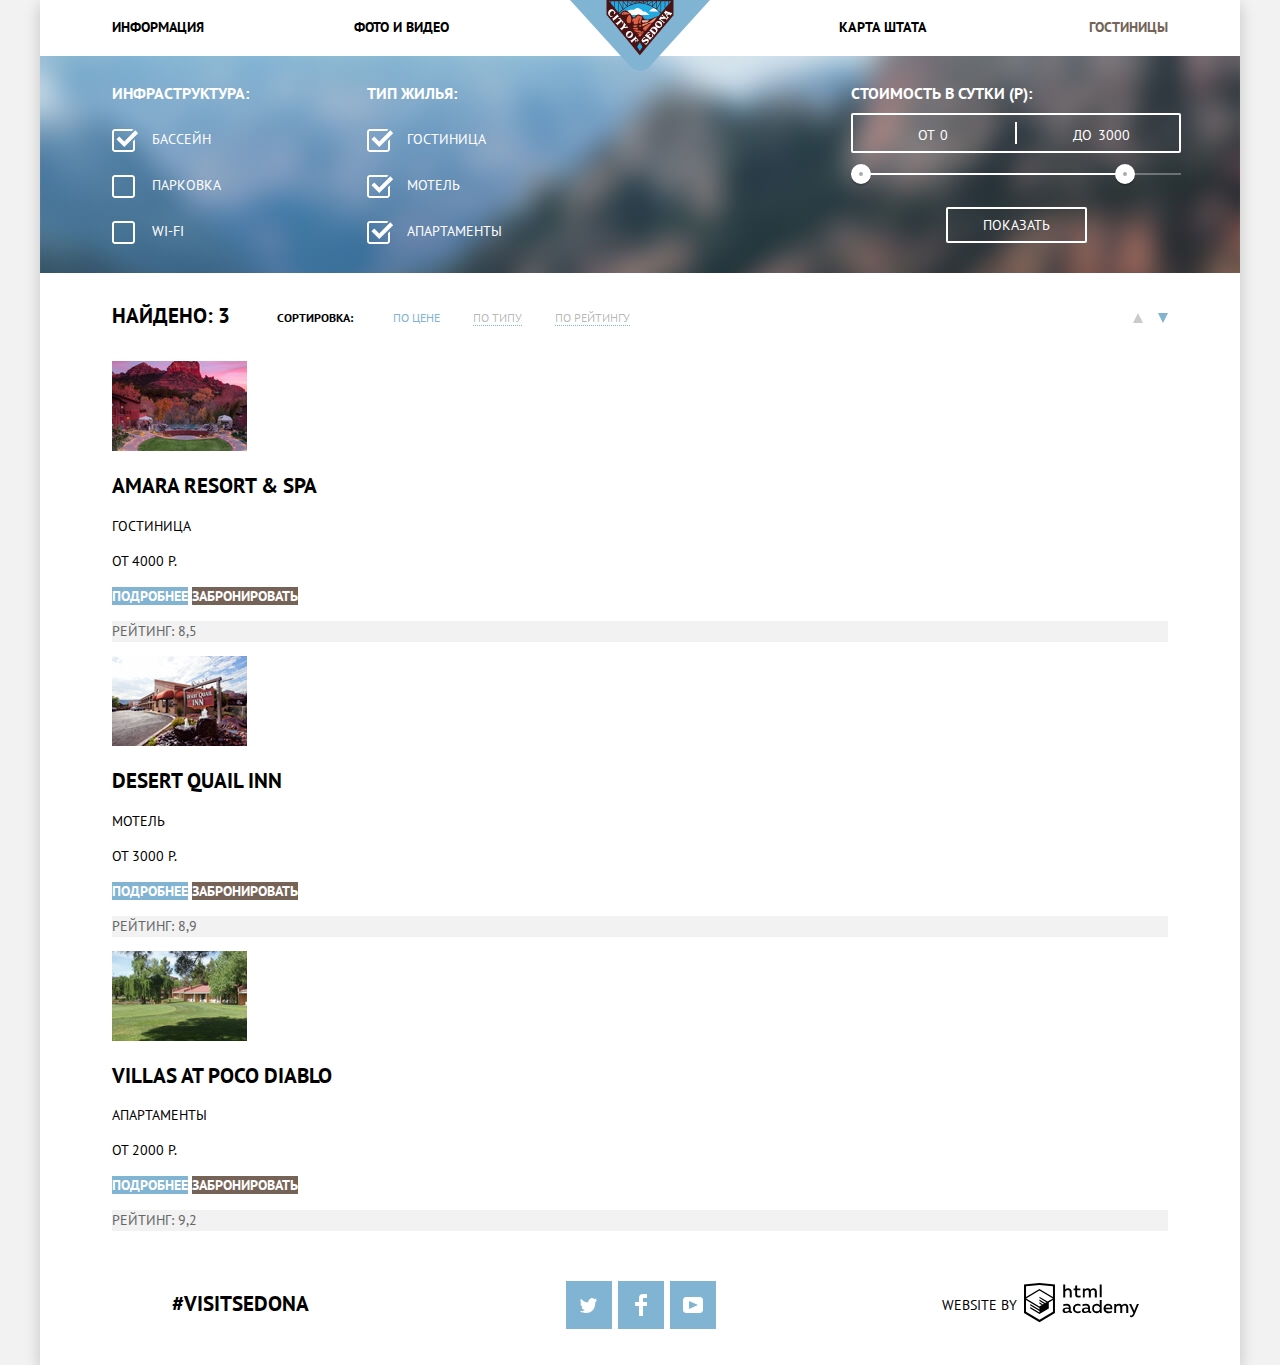
==== commit 300d50fc: "sort" ====
--- a/hotels.html
+++ b/hotels.html
@@ -87,7 +87,7 @@
           <b>Сортировка:</b>
           <ul class="sort-list">
             <li class="sort-item">
-              <a class="sort-link active-link" href="#">По цене</a>
+              <a class="sort-active">По цене</a>
             </li>
             <li class="sort-item">
               <a class="sort-link" href="#">По типу</a>
@@ -97,8 +97,8 @@
             </li>
           </ul>
           <p class="sort-buttons">
-            <a class="button-down" href="#"><span class="visually-hidden">по убыванию</span></a>
-            <a class="button-up" href="#"><span class="visually-hidden">по возрастанию</span></a>
+            <a class="button-up" href="#"><span class="visually-hidden">по убыванию</span></a>
+            <a class="button-down sort-active"><span class="visually-hidden">по возрастанию</span></a>
           </p>
         </div>
         <ul class="housing-list">
--- a/css/style.css
+++ b/css/style.css
@@ -45,7 +45,7 @@
 }
 
 .container {
-  width: 1200px;
+  max-width: 1200px;
   margin: 0 auto;
   box-shadow: 0px 5px 15px rgba(0, 1, 1, 0.2);
   background-color: #ffffff;
@@ -56,7 +56,7 @@
 .main-header-logo {
   position: absolute;
   left: 50%;
-  width: 140px;
+  max-width: 140px;
   height: 68px;
   transform: translateX(-50%);
 }
@@ -75,7 +75,7 @@
   flex-wrap: wrap;
   align-items: flex-start;
   justify-content: space-between;
-  width: 1056px;
+  max-width: 1056px;
   margin: 0;
   padding: 0;
   list-style: none;
@@ -142,7 +142,7 @@
 }
 
 .header-title {
-  width: 443px;
+  max-width: 443px;
   margin: 0 auto 27px;
   font-size: 21px;
   line-height: 26px;
@@ -201,7 +201,7 @@
 
 .advantage-item {
   text-align: center;
-  width: 400px;
+  max-width: 400px;
   margin: 0 auto;
 }
 
@@ -230,7 +230,7 @@
 }
 
 .feature-text p {
-  width: 302px;
+  max-width: 302px;
   margin: 0 auto;
   padding: 0;
 }
@@ -246,7 +246,7 @@
 }
 
 .feature-down p {
-  width: 264px;
+  max-width: 264px;
   padding-bottom: 58px;
 }
 
@@ -272,7 +272,7 @@
 }
 
 .advantage-item p {
-  width: 288px;
+  max-width: 288px;
   margin: 0 auto;
   padding: 0 0 81px 0;
   color: #333333;
@@ -296,7 +296,7 @@
   position: relative;
   display: block;
   padding: 30px 10px;
-  width: 568px;
+  max-width: 568px;
   margin: 0 auto;
   font-size: 21px;
   line-height: 26px;
@@ -485,7 +485,7 @@
 .footer-container {
   display: flex;
   justify-content: space-between;
-  padding: 31px 101px 36px 132px;
+  padding: 31px 101px 31px 132px;
   color: #000000;
   background-color: transparent;
 }
@@ -517,6 +517,7 @@
   display: flex;
   align-items: center;
   justify-content: center;
+  margin-bottom: 5px;
   width: 46px;
   height: 48px;
   background-color: #81b3d2;
@@ -553,10 +554,14 @@
 }
 
 .logo-copyright:active path{
-  fill: #bdbbbc;
+fill: #bdbbbc;
 }
 
 /*-------------------------------HOTELS PAGES---FILTERS-----------------------------*/
+
+.filter-hotel {
+  box-sizing: content-box;
+}
 
 .filter-hotel {
   display: flex;
@@ -670,7 +675,7 @@
   align-items: center;
 }
 
-.sort-list a {
+.sort-item a {
   font-size: 12px;
   line-height: 18px;
   color: rgba(0, 0, 0, 0.3);
@@ -682,7 +687,7 @@
 
 .sort-link {
   color: rgba(0, 0, 0, 0.3);
-  border-bottom: 1px dotted rgba(0, 0, 0, 0.3);
+  border-bottom: 1px dotted #81b3d2;
 }
 
 .sort-link:hover,
@@ -696,8 +701,8 @@
   border-bottom: none;
 }
 
-a.active-link {
-  border: none;s
+.sort-item .sort-active,
+.sort-buttons .sort-active{
   color: #81b3d2;
   cursor: default;
 }
@@ -715,25 +720,36 @@
   position: relative;
 }
 
-.button-sort {
-  display: inline-block;
-  width: 11px;
-  height: 10px;
-}
-
-a.button-down {
-  border: 7px solid red;
-  border-top-color: gray;
-
-  /* margin-right: 13px;
-  background: url('../img/icon-up-dir.svg') no-repeat; */
-}
-
-a.button-up {
-  background: url('../img/icon-down-dir.svg') no-repeat;
-}
-
-a.button-
+.sort-buttons {
+
+}
+
+.button-up {
+  margin-right: 15px;
+  width: 0;
+  height: 0;
+  border-style: solid;
+  border-width: 0 5px 10px 5px;
+  border-color: transparent transparent #cacaca transparent;
+}
+
+.button-down {
+  width: 0;
+  height: 0;
+  border-style: solid;
+  border-width: 10px 5px 0 5px;
+  border-color: #81b3d2 transparent transparent transparent;
+}
+
+.button-up:hover {
+  border-color: transparent transparent #231f20 transparent;
+}
+
+.button-up:focus,
+.button-up:active {
+  border-color: transparent transparent #81b3d2 transparent;
+}
+
 
 /*---------------------------------------HOUSING - CHOICE ---HOUSING-LIST-------------------------------------------*/
 
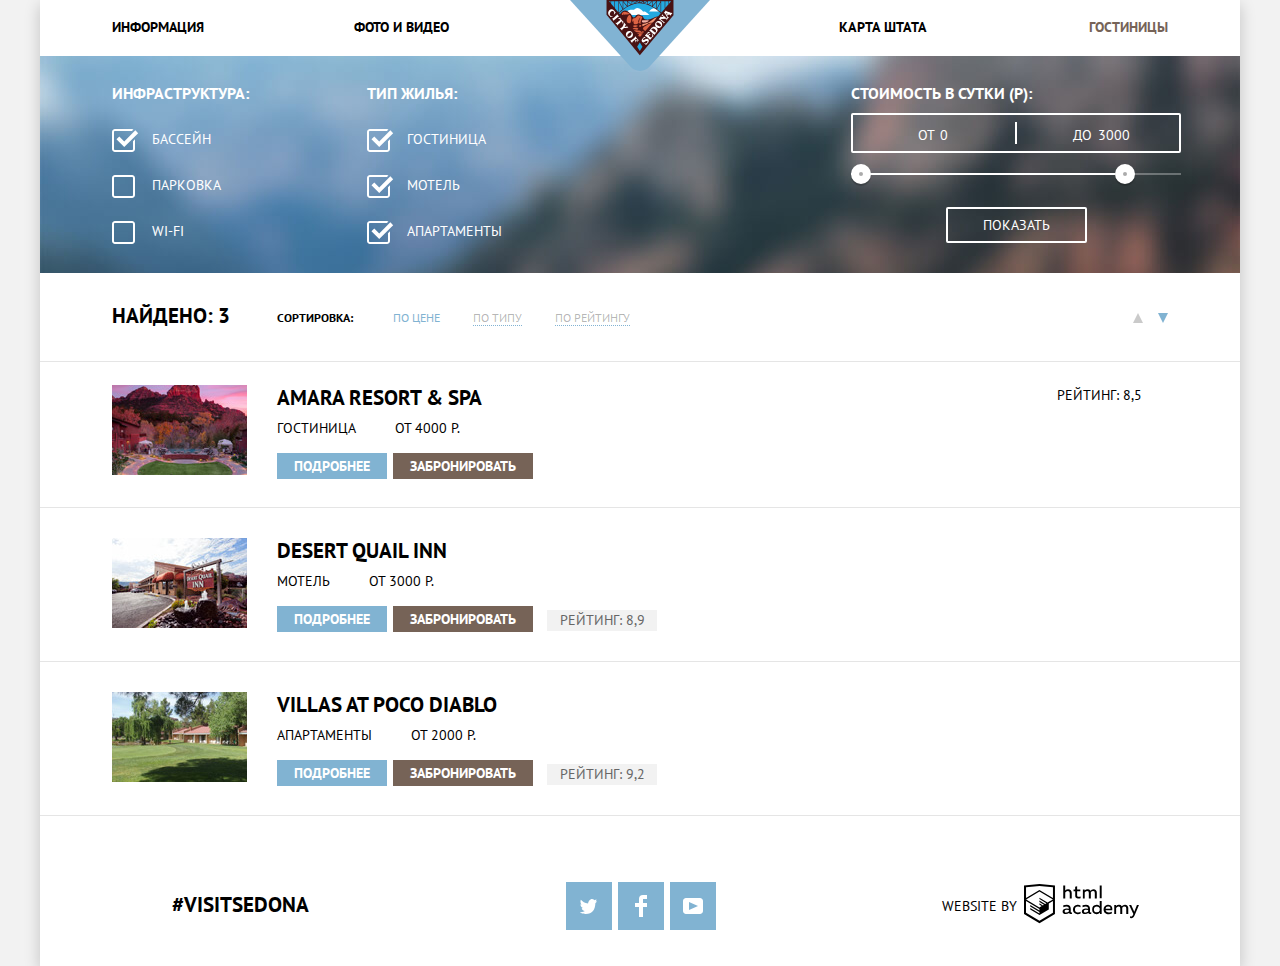
==== commit bc7264ea: "section housing-choice" ====
--- a/hotels.html
+++ b/hotels.html
@@ -107,12 +107,22 @@
               <img src="img/amara_resort.jpg" width="135" height="90" alt="Гостиница Amara Resort & Spa в Седоне">
               <div class="card-info">
                 <h3 class="housing-title"><a href="#">Amara Resort & Spa</a></h3>
-                <p>Гостиница</p>
-                <p>от 4000 р.</p>
+                <div class="housing-price">
+                  <p>Гостиница</p>
+                  <p>от 4000 р.</p>
+                </div>
                 <a class="btn-detailed" href="#">Подробнее</a>
                 <a class="btn-book" href="#">Забронировать</a>
-                <p class="rating">Рейтинг: 8,5</p>
               </div>
+                <div class="housing-raiting">
+                  <span class="star-icon"></span>
+                  <span class="star-icon"></span>
+                  <span class="star-icon"></span>
+                  <span class="star-icon"></span>
+                </div>
+                <div class="rating-sum">
+                  <p class="rating">Рейтинг: 8,5</p>
+                </div>
             </article>
           </li>
           <li>
@@ -120,8 +130,10 @@
               <img src="img/motel-desert.jpg" width="135" height="90" alt="Мотель Desert Quail Inn в Седоне">
               <div class="card-info">
                 <h3 class="housing-title"><a href="#">Desert Quail Inn</a></h3>
-                <p>Мотель</p>
-                <p>от 3000 р.</p>
+                <div class="housing-price">
+                  <p>Мотель</p>
+                  <p>от 3000 р.</p>
+                </div>
                 <a class="btn-detailed" href="#">Подробнее</a>
                 <a class="btn-book" href="#">Забронировать</a>
                 <p class="rating">Рейтинг: 8,9</p>
@@ -134,8 +146,10 @@
                 alt="Апартаменты Villas at Poco Diablo в Седоне">
               <div class="card-info">
                 <h3 class="housing-title"><a href="#">Villas at Poco Diablo</a></h3>
-                <p>Апартаменты</p>
-                <p>от 2000 р.</p>
+                <div class="housing-price">
+                  <p>Апартаменты</p>
+                  <p>от 2000 р.</p>
+                </div>
                 <a class="btn-detailed" href="#">Подробнее</a>
                 <a class="btn-book" href="#">Забронировать</a>
                 <p class="rating">Рейтинг: 9,2</p>
--- a/css/style.css
+++ b/css/style.css
@@ -45,7 +45,7 @@
 }
 
 .container {
-  max-width: 1200px;
+  width: 1200px;
   margin: 0 auto;
   box-shadow: 0px 5px 15px rgba(0, 1, 1, 0.2);
   background-color: #ffffff;
@@ -640,12 +640,11 @@
 
 /*---------------------------------------HOUSING - CHOICE---------------------------------------*/
 
-.housing-choice {
-  margin: 0 72px 0;
-}
-
 .sort {
   display: flex;
+  margin-bottom: 23px;
+  padding: 0 72px 0;
+  border-bottom: 1px solid #e5e5e5;
 }
 
 .housing-find {
@@ -718,10 +717,6 @@
   margin-top: 40px;
   margin-left: auto;
   position: relative;
-}
-
-.sort-buttons {
-
 }
 
 .button-up {
@@ -753,6 +748,39 @@
 
 /*---------------------------------------HOUSING - CHOICE ---HOUSING-LIST-------------------------------------------*/
 
+.housing-list article {
+  display: flex;
+  flex-wrap: wrap;
+  padding: 0 72px 30px 72px;
+  margin-bottom: 30px;
+  border-bottom: 1px solid #e5e5e5;
+}
+
+.housing-list img {
+  width: 135px;
+  height: 90px;
+  margin-right: 30px;
+}
+
+.card-info {
+  width: 780px;
+}
+
+.card-info h3 {
+  margin: 0;
+  padding-bottom: 7px;
+}
+
+.housing-price {
+  margin-bottom: 17px;
+}
+
+.housing-price p {
+  display: inline-block;
+  margin: 0;
+  padding-right: 35px;
+}
+
 .card-info .housing-title a {
   font-size: 21px;
   line-height: 26px;
@@ -776,6 +804,9 @@
 }
 
 .card-info .btn-detailed {
+  min-width: 110px;
+  margin-right: 2px;
+  padding: 4px 17px;
   background-color: #81b3d2;
 }
 
@@ -790,6 +821,9 @@
 }
 
 .card-info .btn-book {
+  min-width: 110px;
+  margin-right: 10px;
+  padding: 4px 17px;
   background-color: #766357;
 }
 
@@ -803,16 +837,32 @@
   background-color: #503e33;
 }
 
+/* .housing-raiting {
+  display: flex;
+} */
+
 .card-info .rating {
+  display: inline-block;
+  vertical-align: middle;
+  text-align: center;
+  min-width: 110px;
+  margin: 0;
+  margin-left: auto;
   color: #666666;
   background-color: #f2f2f2;
 }
 
-
-
-
-
-
+.rating-sum .rating {
+  display: inline-block;
+  margin: 0;
+}
+
+.star-icon::before {
+  content: "";
+  width: 18px;
+  height: 17px;
+  background: url('../img/star.svg');
+}
 
 
 
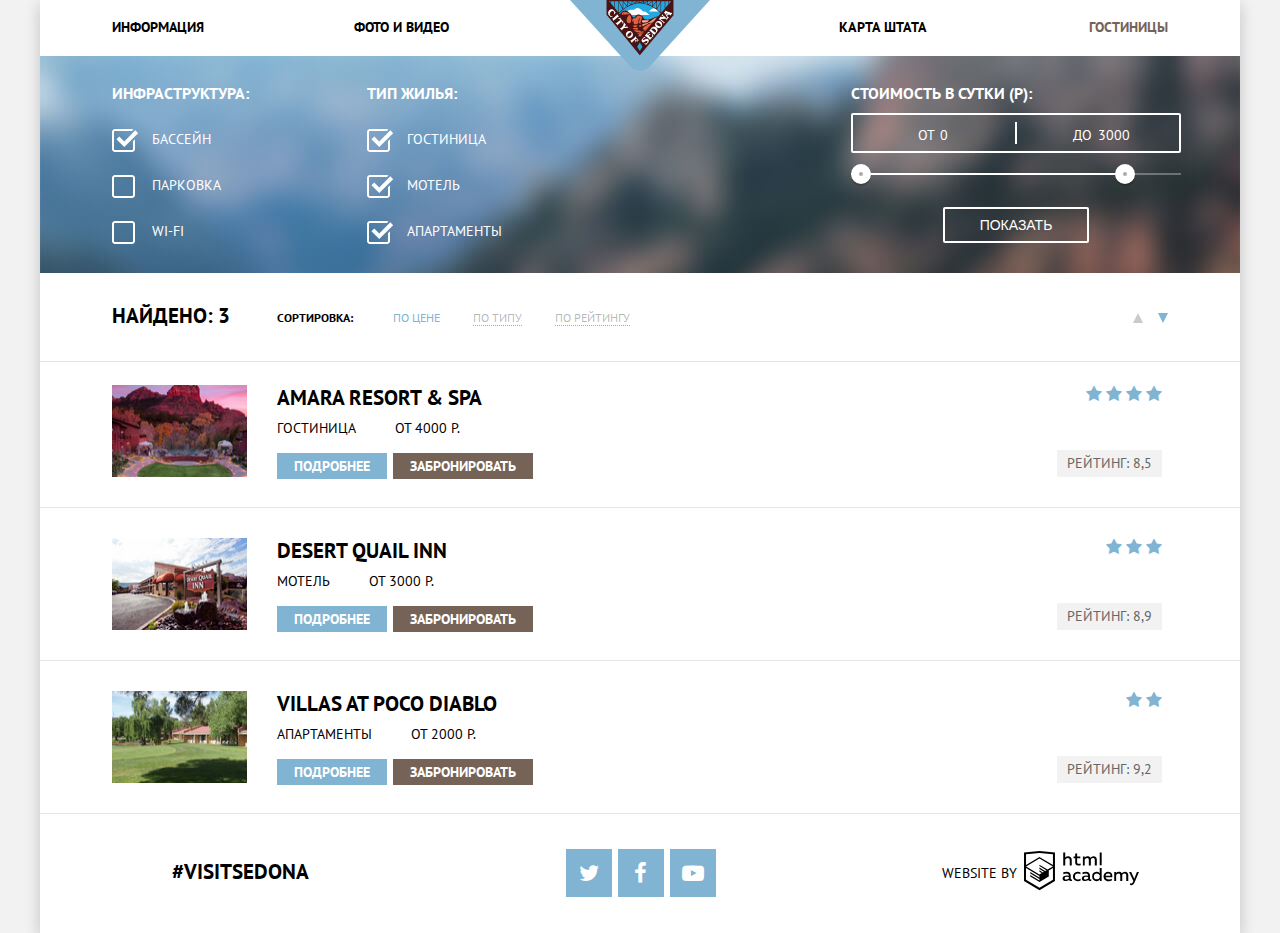
==== commit 33597ff5: "section hotels, social-networks" ====
--- a/hotels.html
+++ b/hotels.html
@@ -5,6 +5,7 @@
   <meta charset="utf-8">
   <title>Отдых в городе Седона</title>
   <link href="https://fonts.googleapis.com/css?family=PT+Sans:400,700&display=swap&subset=cyrillic" rel="stylesheet">
+  <link rel="stylesheet" href="https://maxcdn.bootstrapcdn.com/font-awesome/4.5.0/css/font-awesome.min.css">
   <link href="css/normalize.css" rel="stylesheet">
   <link href="css/style.css" rel="stylesheet">
 </head>
@@ -114,15 +115,17 @@
                 <a class="btn-detailed" href="#">Подробнее</a>
                 <a class="btn-book" href="#">Забронировать</a>
               </div>
-                <div class="housing-raiting">
-                  <span class="star-icon"></span>
-                  <span class="star-icon"></span>
-                  <span class="star-icon"></span>
-                  <span class="star-icon"></span>
+              <div class="rating-housing">
+                <div class="rating-icon">
+                  <i class="fa star-icon"></i>
+                  <i class="fa star-icon"></i>
+                  <i class="fa star-icon"></i>
+                  <i class="fa star-icon"></i>
                 </div>
                 <div class="rating-sum">
                   <p class="rating">Рейтинг: 8,5</p>
                 </div>
+              </div>
             </article>
           </li>
           <li>
@@ -136,7 +139,16 @@
                 </div>
                 <a class="btn-detailed" href="#">Подробнее</a>
                 <a class="btn-book" href="#">Забронировать</a>
-                <p class="rating">Рейтинг: 8,9</p>
+              </div>
+              <div class="rating-housing">
+                <div class="rating-icon">
+                  <i class="fa star-icon"></i>
+                  <i class="fa star-icon"></i>
+                  <i class="fa star-icon"></i>
+                </div>
+                <div class="rating-sum">
+                  <p class="rating">Рейтинг: 8,9</p>
+                </div>
               </div>
             </article>
           </li>
@@ -152,7 +164,15 @@
                 </div>
                 <a class="btn-detailed" href="#">Подробнее</a>
                 <a class="btn-book" href="#">Забронировать</a>
-                <p class="rating">Рейтинг: 9,2</p>
+              </div>
+              <div class="rating-housing">
+                <div class="rating-icon">
+                  <i class="fa star-icon"></i>
+                  <i class="fa star-icon"></i>
+                </div>
+                <div class="rating-sum">
+                  <p class="rating">Рейтинг: 9,2</p>
+                </div>
               </div>
             </article>
           </li>
@@ -167,25 +187,17 @@
             <ul>
               <li>
                 <a class="social-button" href="#" aria-label="Твиттер Седоны">
-                  <svg width="17" height="15" viewBox="0 0 17 15">
-                    <path fill="#FFF"
-                      d="M10.95.144c1.685-.496 2.984.27 3.577 1.179.673-.231 1.331-.481 2.011-.708a2.345 2.345 0 0 1-.857 1.768c.685.17 1.304-.491 1.304-.491-.169 1-1.006 1.788-1.563 2.024-.231 6.75-3.175 11.217-10.077 11.082h-.446c-.41 0-4.164-.46-4.898-1.887 2.271.196 3.893-.422 4.693-1.177-.96-.3-2.679-.477-2.979-2.95.349.106.564.228 1.19.119C1.705 8.247.374 7.53.448 5.33c.285.328 1.067.536 1.34.472C1.085 5.561-.182 2.442.894.85c1.818 1.854 3.735 3.606 7.152 3.773C8.254 2.33 9.183.793 10.95.144z" />
-                  </svg>
+                  <i class="fa twitter-icon"></i>
                 </a>
               </li>
               <li>
                 <a class="social-button" href="#" aria-label="Фейсбук Седоны">
-                  <svg width="12" height="22" viewBox="0 0 12 22">
-                    <path fill="#FFF" d="M12 4V0H8a4 4 0 0 0-4 4v4H0v4h4v10h4V12h4V8H8V4h4z" />
-                  </svg>
+                  <i class="fa facebook-icon"></i>
                 </a>
               </li>
               <li>
                 <a class="social-button" href="#" aria-label="Ютуб Седоны">
-                  <svg width="20" height="16" viewBox="0 0 20 16">
-                    <path fill="#FFF"
-                      d="M17 0H3C1.35 0 0 1.35 0 3v10c0 1.65 1.35 3 3 3h14c1.65 0 3-1.35 3-3V3c0-1.65-1.35-3-3-3zM6.027 11.998V4.002L15.014 8l-8.987 3.998z" />
-                  </svg>
+                  <i class="fa youtube-icon"></i>
                 </a>
               </li>
             </ul>
--- a/css/style.css
+++ b/css/style.css
@@ -55,13 +55,18 @@
 
 .main-header-logo {
   position: absolute;
-  left: 50%;
-  max-width: 140px;
+  top: 0;
+  right: 0;
+  bottom:  0;
+  left: 0;
+  width: 140px;
   height: 68px;
-  transform: translateX(-50%);
+  margin-left: auto;
+  margin-right: auto;
 }
 
 .main-navigation {
+  position: relative;
   margin: 0 72px;
   min-height: 56px;
   line-height: 26px;
@@ -479,13 +484,14 @@
 
 .footer-index {
   position: absolute;
+  padding-top: 31px;
   background-color: rgba(254, 254, 254, 0.9);
 }
 
 .footer-container {
   display: flex;
   justify-content: space-between;
-  padding: 31px 101px 31px 132px;
+  padding: 0px 101px 31px 132px;
   color: #000000;
   background-color: transparent;
 }
@@ -513,7 +519,7 @@
   list-style: none;
 }
 
-.social-button {
+a.social-button {
   display: flex;
   align-items: center;
   justify-content: center;
@@ -532,8 +538,33 @@
   background-color: #5496bd;
 }
 
-.social-button:active path {
-  fill-opacity: 0.3;
+
+.twitter-icon:active::before,
+.facebook-icon:active::before,
+.youtube-icon:active::before {
+  opacity: 0.3;
+}
+
+
+.twitter-icon::before {
+  content: "\f099";
+  padding: 13px;
+  font-size: 22px;
+  color: #ffffff;
+}
+
+.facebook-icon::before {
+  content: "\f09a";
+  padding: 13px;
+  font-size: 22px;
+  color: #ffffff;
+}
+
+.youtube-icon::before {
+  content: "\f16a";
+  padding: 13px;
+  font-size: 22px;
+  color: #ffffff;
 }
 
 .footer-copyright {
@@ -758,7 +789,6 @@
 
 .housing-list img {
   width: 135px;
-  height: 90px;
   margin-right: 30px;
 }
 
@@ -837,17 +867,13 @@
   background-color: #503e33;
 }
 
-/* .housing-raiting {
-  display: flex;
-} */
-
-.card-info .rating {
+.card-info .rating,
+.rating-sum .rating {
   display: inline-block;
   vertical-align: middle;
   text-align: center;
-  min-width: 110px;
-  margin: 0;
-  margin-left: auto;
+  margin: 0;
+  padding: 3px 10px;
   color: #666666;
   background-color: #f2f2f2;
 }
@@ -857,12 +883,23 @@
   margin: 0;
 }
 
+.rating-housing {
+  display: flex;
+  flex-direction: column;
+  justify-content: space-between;
+}
+
+.rating-icon {
+  text-align: right;
+}
+
 .star-icon::before {
-  content: "";
-  width: 18px;
-  height: 17px;
-  background: url('../img/star.svg');
-}
+  content: "\f005";
+  font-size: 17px;
+  color: #81b3d2;
+}
+
+
 
 
 
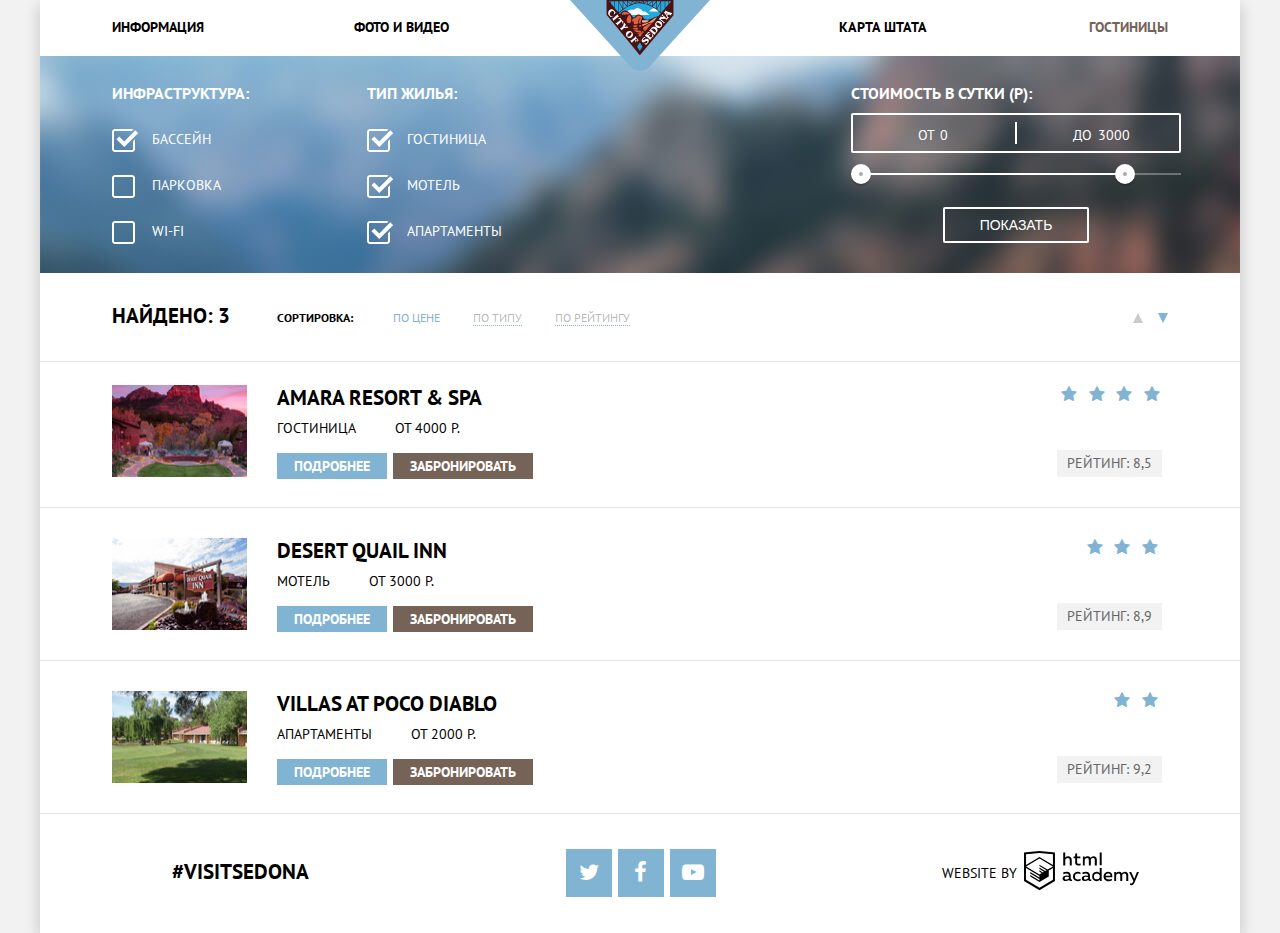
==== commit 449b1bac: "btn-calendar" ====
--- a/hotels.html
+++ b/hotels.html
@@ -5,7 +5,7 @@
   <meta charset="utf-8">
   <title>Отдых в городе Седона</title>
   <link href="https://fonts.googleapis.com/css?family=PT+Sans:400,700&display=swap&subset=cyrillic" rel="stylesheet">
-  <link rel="stylesheet" href="https://maxcdn.bootstrapcdn.com/font-awesome/4.5.0/css/font-awesome.min.css">
+  <link rel="stylesheet" href="css/fontello.css">
   <link href="css/normalize.css" rel="stylesheet">
   <link href="css/style.css" rel="stylesheet">
 </head>
@@ -117,10 +117,10 @@
               </div>
               <div class="rating-housing">
                 <div class="rating-icon">
-                  <i class="fa star-icon"></i>
-                  <i class="fa star-icon"></i>
-                  <i class="fa star-icon"></i>
-                  <i class="fa star-icon"></i>
+                  <i class="fa icon-star-empty"></i>
+                  <i class="fa icon-star-empty"></i>
+                  <i class="fa icon-star-empty"></i>
+                  <i class="fa icon-star-empty"></i>
                 </div>
                 <div class="rating-sum">
                   <p class="rating">Рейтинг: 8,5</p>
@@ -142,9 +142,9 @@
               </div>
               <div class="rating-housing">
                 <div class="rating-icon">
-                  <i class="fa star-icon"></i>
-                  <i class="fa star-icon"></i>
-                  <i class="fa star-icon"></i>
+                  <i class="fa icon-star-empty"></i>
+                  <i class="fa icon-star-empty"></i>
+                  <i class="fa icon-star-empty"></i>
                 </div>
                 <div class="rating-sum">
                   <p class="rating">Рейтинг: 8,9</p>
@@ -167,8 +167,8 @@
               </div>
               <div class="rating-housing">
                 <div class="rating-icon">
-                  <i class="fa star-icon"></i>
-                  <i class="fa star-icon"></i>
+                  <i class="fa icon-star-empty"></i>
+                  <i class="fa icon-star-empty"></i>
                 </div>
                 <div class="rating-sum">
                   <p class="rating">Рейтинг: 9,2</p>
@@ -187,17 +187,17 @@
             <ul>
               <li>
                 <a class="social-button" href="#" aria-label="Твиттер Седоны">
-                  <i class="fa twitter-icon"></i>
+                  <i class="fa icon-twitter"></i>
                 </a>
               </li>
               <li>
                 <a class="social-button" href="#" aria-label="Фейсбук Седоны">
-                  <i class="fa facebook-icon"></i>
+                  <i class="fa icon-facebook"></i>
                 </a>
               </li>
               <li>
                 <a class="social-button" href="#" aria-label="Ютуб Седоны">
-                  <i class="fa youtube-icon"></i>
+                  <i class="fa icon-youtube-play"></i>
                 </a>
               </li>
             </ul>
--- a/css/fontello.css
+++ b/css/fontello.css
@@ -0,0 +1,62 @@
+@font-face {
+  font-family: 'fontello';
+  src: url('../font/fontello.eot?13766823');
+  src: url('../font/fontello.eot?13766823#iefix') format('embedded-opentype'),
+       url('../font/fontello.woff2?13766823') format('woff2'),
+       url('../font/fontello.woff?13766823') format('woff'),
+       url('../font/fontello.ttf?13766823') format('truetype'),
+       url('../font/fontello.svg?13766823#fontello') format('svg');
+  font-weight: normal;
+  font-style: normal;
+}
+/* Chrome hack: SVG is rendered more smooth in Windozze. 100% magic, uncomment if you need it. */
+/* Note, that will break hinting! In other OS-es font will be not as sharp as it could be */
+/*
+@media screen and (-webkit-min-device-pixel-ratio:0) {
+  @font-face {
+    font-family: 'fontello';
+    src: url('../font/fontello.svg?13766823#fontello') format('svg');
+  }
+}
+*/
+ 
+ [class^="icon-"]:before, [class*=" icon-"]:before {
+  font-family: "fontello";
+  font-style: normal;
+  font-weight: normal;
+  speak: none;
+ 
+  display: inline-block;
+  text-decoration: inherit;
+  width: 1em;
+  margin-right: .2em;
+  text-align: center;
+  /* opacity: .8; */
+ 
+  /* For safety - reset parent styles, that can break glyph codes*/
+  font-variant: normal;
+  text-transform: none;
+ 
+  /* fix buttons height, for twitter bootstrap */
+  line-height: 1em;
+ 
+  /* Animation center compensation - margins should be symmetric */
+  /* remove if not needed */
+  margin-left: .2em;
+ 
+  /* you can be more comfortable with increased icons size */
+  /* font-size: 120%; */
+ 
+  /* Font smoothing. That was taken from TWBS */
+  -webkit-font-smoothing: antialiased;
+  -moz-osx-font-smoothing: grayscale;
+ 
+  /* Uncomment for 3D effect */
+  /* text-shadow: 1px 1px 1px rgba(127, 127, 127, 0.3); */
+}
+ 
+.icon-star:before { content: '\e800'; } /* '' */
+.icon-calendar:before { content: '\e801'; } /* '' */
+.icon-twitter:before { content: '\f099'; } /* '' */
+.icon-facebook:before { content: '\f09a'; } /* '' */
+.icon-youtube-play:before { content: '\f16a'; } /* '' */--- a/css/style.css
+++ b/css/style.css
@@ -299,6 +299,7 @@
 
 .btn-form {
   position: relative;
+  z-index: 10;
   display: block;
   padding: 30px 10px;
   max-width: 568px;
@@ -321,14 +322,51 @@
   background-color: #503e33;
 }
 
+@keyframes appear {
+  0%,
+  100% {
+    transform: translateX(0);
+  }
+}
+
+@keyframes shake {
+  0%,
+  100% {
+    transform: translateX(0);
+  }
+
+  10%,
+  30%,
+  50%,
+  70%,
+  90% {
+    transform: translateX(-15px);
+  }
+
+  20%,
+  40%,
+  60%,
+  80% {
+    transform: translateX(15px);
+  }
+}
+
+@keyframes disappear {
+  0%,
+  100% {
+    transform: translateX(0);
+  }
+}
+
 .modal-form {
   position: relative;
+  /* display: none; */
 }
 
 .search-form {
-  display: none;
   position: absolute;
   top: 0;
+  z-index: 10;
   left: 316px;
   width: 568px;
   padding: 55px;
@@ -337,6 +375,34 @@
   box-shadow: 0 7px 15px rgba(0, 1, 1, 0.15);
 }
 
+.modal-show {
+  display: block;
+  animation: appear;
+}
+
+.overlay {
+  position: fixed;
+  top: 0;
+  right: 0;
+  bottom: 0;
+  left: 0;
+  z-index: 5;
+
+  display: none;
+
+  background-color: rgba(0, 0, 0, 0.25);
+}
+
+.overlay-show {
+  display: block;
+}
+
+
+.modal-error {
+  animation: shake 0.5s;
+  z-index: 8;
+}
+
 .search-item input[type="text"] {
   font: inherit;
   width: 346px;
@@ -376,6 +442,7 @@
 }
 
 .search-item input:focus {
+  outline: 2px solid #e5e5e5;
   background-color: #ffffff;
 }
 
@@ -389,22 +456,36 @@
 
 .btn-calendar {
   position: absolute;
-  right: 10px;
+  top: 9px;
+  right: 9px;
+  padding: 0;
   background-color: transparent;
   border: none;
 }
 
-.btn-calendar path {
-  fill: #cacaca;
-}
-
-.btn-calendar:hover path {
-  fill: #000000;
-}
-
-.btn-calendar:active path {
-  fill: #81b3d2;
-}
+.btn-calendar:focus {
+  outline: 2px solid #e5e5e5;
+}
+
+.icon-calendar::before {
+  content: "\e801";
+  font-size: 21px;
+  margin: 0;
+  color: #cacaca;
+}
+
+.icon-calendar:hover::before {
+  color: #000000;
+}
+
+.icon-calendar:active::before {
+  color: #81b3d2;
+}
+
+.icon-calendar:focus::before {
+
+}
+
 
 .btn-amount {
   display: block;
@@ -539,30 +620,27 @@
 }
 
 
-.twitter-icon:active::before,
-.facebook-icon:active::before,
-.youtube-icon:active::before {
+.icon-twitter:active::before,
+.icon-facebook:active::before,
+.icon-youtube-play:active::before {
   opacity: 0.3;
 }
 
 
-.twitter-icon::before {
+.icon-twitter::before {
   content: "\f099";
-  padding: 13px;
   font-size: 22px;
   color: #ffffff;
 }
 
-.facebook-icon::before {
+.icon-facebook::before {
   content: "\f09a";
-  padding: 13px;
   font-size: 22px;
   color: #ffffff;
 }
 
-.youtube-icon::before {
+.icon-youtube-play::before {
   content: "\f16a";
-  padding: 13px;
   font-size: 22px;
   color: #ffffff;
 }
@@ -585,7 +663,7 @@
 }
 
 .logo-copyright:active path{
-fill: #bdbbbc;
+  fill: #bdbbbc;
 }
 
 /*-------------------------------HOTELS PAGES---FILTERS-----------------------------*/
@@ -893,8 +971,8 @@
   text-align: right;
 }
 
-.star-icon::before {
-  content: "\f005";
+.icon-star-empty::before {
+  content: "\e800";
   font-size: 17px;
   color: #81b3d2;
 }
